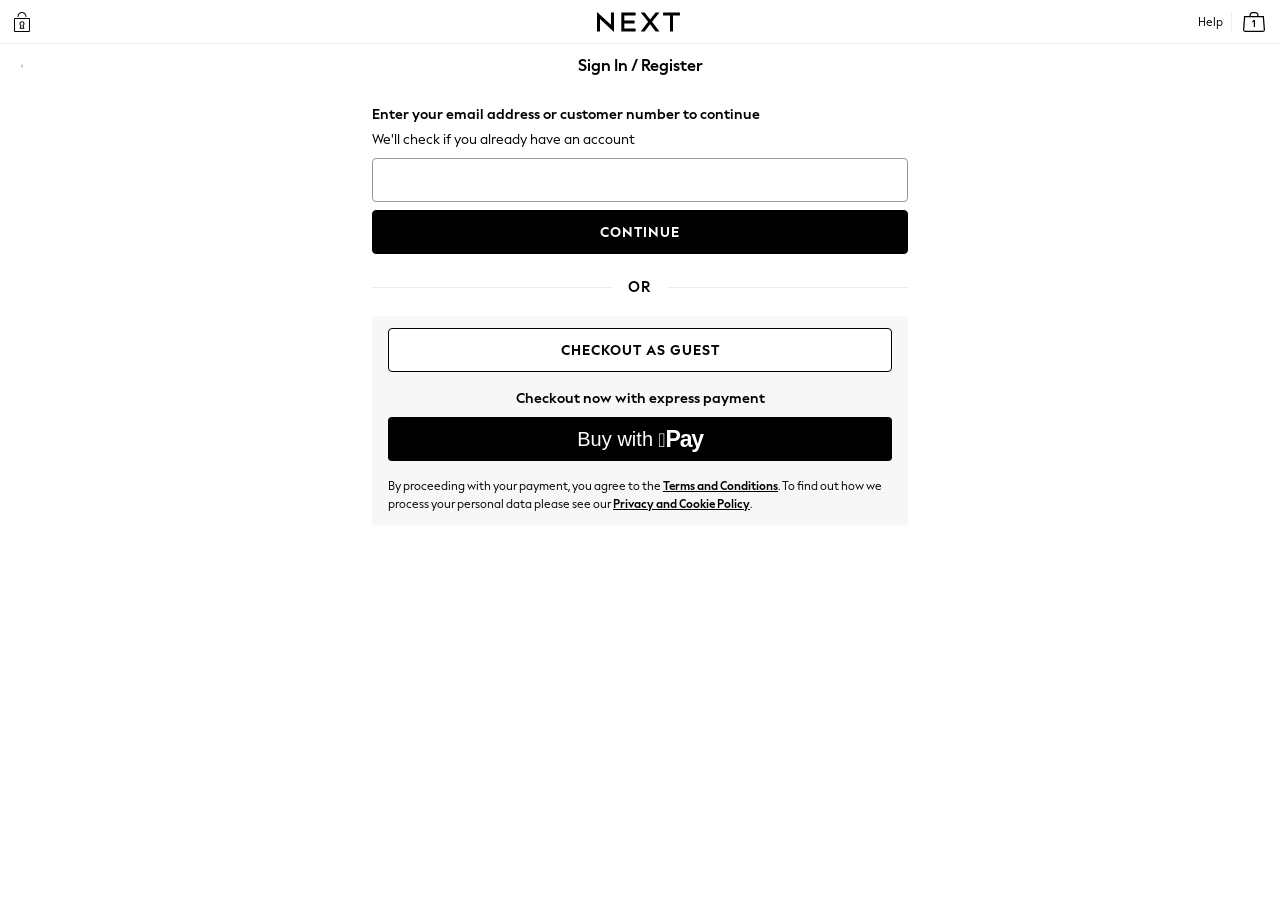
==== index.html @ 48194086 "Initial checkout vision prototype" ====
<!doctype html>
<html lang="en">
  <head>
    <meta charset="utf-8">
    <meta name="viewport" content="width=device-width, initial-scale=1">
    <meta http-equiv="refresh" content="0; url=/signin-register/">
    <title>Checkout Vision</title>
    <link rel="icon" href="/images/favicon.svg" type="image/svg+xml">
    <link rel="stylesheet" href="/styles/fonts.css">
    <link rel="stylesheet" href="/styles/Next_Revision.vars.css">
    <link rel="stylesheet" href="/styles/styles.css">
  </head>
  <body>
    <main class="page-shell">
      <p><a href="/signin-register/">Continue to checkout</a></p>
    </main>
  </body>
</html>
---- styles/fonts.css ----
@font-face {
  font-family: "Next Display Text";
  font-weight: 400;
  font-style: normal;
  font-display: swap;
  src: url("/fonts/next-display-text/next-display-text-400.woff2") format("woff2");
}

@font-face {
  font-family: "Next Display Text";
  font-weight: 700;
  font-style: normal;
  font-display: swap;
  src: url("/fonts/next-display-text/next-display-text-700.woff2") format("woff2");
}

@font-face {
  font-family: "Next Display Text";
  font-weight: 800;
  font-style: normal;
  font-display: swap;
  src: url("/fonts/next-display-text/next-display-text-800.woff2") format("woff2");
}

@font-face {
  font-family: "Next Display";
  font-weight: 300;
  font-style: normal;
  font-display: swap;
  src: url("/fonts/next-display/next-display-300.woff2") format("woff2");
}

@font-face {
  font-family: "Next Display";
  font-weight: 400;
  font-style: normal;
  font-display: swap;
  src: url("/fonts/next-display/next-display-400.woff2") format("woff2");
}

@font-face {
  font-family: "Next Display";
  font-weight: 500;
  font-style: normal;
  font-display: swap;
  src: url("/fonts/next-display/next-display-500.woff2") format("woff2");
}

@font-face {
  font-family: "Next Display";
  font-weight: 700;
  font-style: normal;
  font-display: swap;
  src: url("/fonts/next-display/next-display-700.woff2") format("woff2");
}

@font-face {
  font-family: "Next Display";
  font-weight: 800;
  font-style: normal;
  font-display: swap;
  src: url("/fonts/next-display/next-display-800.woff2") format("woff2");
}
---- styles/Next_Revision.vars.css ----
:root {
/*Icons*/
/*Logo*/
--icon-logo-default: url('/static-content/ux-fabric/iconography-graphics/logotype/next-default.svg');
--icon-next-logo-default: url('/static-content/ux-fabric/iconography-graphics/logotype/next-default.svg');
/*User Interface*/
--icon-chevron-right-m-default: url('/static-content/ux-fabric/iconography-graphics/user-interface/next_revision/chevron-right-m-default.svg');
--icon-chevron-left-m-default: url('/static-content/ux-fabric/iconography-graphics/user-interface/next_revision/chevron-left-m-default.svg');
--icon-chevron-up-m-default: url('/static-content/ux-fabric/iconography-graphics/user-interface/next_revision/chevron-up-m-default.svg');
--icon-chevron-down-m-default: url('/static-content/ux-fabric/iconography-graphics/user-interface/next_revision/chevron-down-m-default.svg');
--icon-plus-m-default: url('/static-content/ux-fabric/iconography-graphics/user-interface/next_revision/plus-m-default.svg');
--icon-minus-m-default: url('/static-content/ux-fabric/iconography-graphics/user-interface/next_revision/minus-m-default.svg');
--icon-menu-m-default: url('/static-content/ux-fabric/iconography-graphics/user-interface/next_revision/menu-m-default.svg');
--icon-zoom-m-default: url('/static-content/ux-fabric/iconography-graphics/user-interface/next_revision/zoom-m-default.svg');
--icon-star-rounded-m-default: url('/static-content/ux-fabric/iconography-graphics/user-interface/next_revision/star-rounded-m-default.svg');
--icon-star-half-m-default: url('/static-content/ux-fabric/iconography-graphics/user-interface/next_revision/star-half-m-default.svg');
--icon-check-s-default: url('/static-content/ux-fabric/iconography-graphics/user-interface/next_revision/check-s-default.svg');
--icon-indeterminate-m-default: url('/static-content/ux-fabric/iconography-graphics/user-interface/next_revision/indeterminate-m-default.svg');
--icon-check-m-default: url('/static-content/ux-fabric/iconography-graphics/user-interface/next_revision/check-m-default.svg');
--icon-cross-m-default: url('/static-content/ux-fabric/iconography-graphics/user-interface/next_revision/cross-m-default.svg');
--icon-play-m-default: url('/static-content/ux-fabric/iconography-graphics/user-interface/next_revision/play-m-default.svg');
--icon-show-m-default: url('/static-content/ux-fabric/iconography-graphics/user-interface/next_revision/show-m-default.svg');
--icon-hide-m-default: url('/static-content/ux-fabric/iconography-graphics/user-interface/next_revision/hide-m-default.svg');
--icon-clear-m-default: url('/static-content/ux-fabric/iconography-graphics/user-interface/next_revision/clear-m-default.svg');
--icon-filter-m-default: url('/static-content/ux-fabric/iconography-graphics/user-interface/next_revision/filter-m-default.svg');
--icon-sort-m-default: url('/static-content/ux-fabric/iconography-graphics/user-interface/next_revision/sort-m-default.svg');
--icon-download-m-default: url('/static-content/ux-fabric/iconography-graphics/user-interface/next_revision/download-m-default.svg');
--icon-question-m-default: url('/static-content/ux-fabric/iconography-graphics/user-interface/next_revision/question-m-default.svg');
--icon-information-s-default: url('/static-content/ux-fabric/iconography-graphics/user-interface/next_revision/information-s-default.svg');
--icon-warning-s-default: url('/static-content/ux-fabric/iconography-graphics/user-interface/next_revision/warning-s-default.svg');
--icon-question-s-default: url('/static-content/ux-fabric/iconography-graphics/user-interface/next_revision/question-s-default.svg');
/*Feature*/
--icon-bag-m-default: url('/static-content/ux-fabric/iconography-graphics/feature/next_revision/bag-m-default.svg');
--icon-account-m-default: url('/static-content/ux-fabric/iconography-graphics/feature/next_revision/account-m-default.svg');
--icon-favourite-m-default: url('/static-content/ux-fabric/iconography-graphics/feature/next_revision/favourite-m-default.svg');
--icon-favourite-m-active: url('/static-content/ux-fabric/iconography-graphics/feature/next_revision/favourite-m-active.svg');
--icon-search-m-default: url('/static-content/ux-fabric/iconography-graphics/feature/next_revision/search-m-default.svg');
--icon-location-m-default: url('/static-content/ux-fabric/iconography-graphics/feature/next_revision/location-m-default.svg');
--icon-home-m-default: url('/static-content/ux-fabric/iconography-graphics/feature/next_revision/home-m-default.svg');
--icon-chat-m-default: url('/static-content/ux-fabric/iconography-graphics/feature/next_revision/chat-m-default.svg');
--icon-sale-m-default: url('/static-content/ux-fabric/iconography-graphics/feature/next_revision/sale-m-default.svg');
--icon-search-category-m-default: url('/static-content/ux-fabric/iconography-graphics/feature/next_revision/search-category-m-default.svg');
--icon-settings-m-default: url('/static-content/ux-fabric/iconography-graphics/feature/next_revision/settings-m-default.svg');
--icon-store-m-default: url('/static-content/ux-fabric/iconography-graphics/feature/next_revision/store-m-default.svg');
--icon-swatch-m-default: url('/static-content/ux-fabric/iconography-graphics/feature/next_revision/swatch-m-default.svg');
--icon-international-m-default: url('/static-content/ux-fabric/iconography-graphics/feature/next_revision/international-m-default.svg');
--icon-quick-bag-m-default: url('/static-content/ux-fabric/iconography-graphics/feature/next_revision/quick-bag-m-default.svg');
--icon-secure-m-default: url('/static-content/ux-fabric/iconography-graphics/feature/next_revision/secure-m-default.svg');
--icon-calendar-m-default: url('/static-content/ux-fabric/iconography-graphics/feature/next_revision/calendar-m-default.svg');
--icon-edit-m-default: url('/static-content/ux-fabric/iconography-graphics/feature/next_revision/edit-m-default.svg');
--icon-gift-m-default: url('/static-content/ux-fabric/iconography-graphics/feature/next_revision/gift-m-default.svg');
--icon-delivery-m-default: url('/static-content/ux-fabric/iconography-graphics/feature/next_revision/delivery-m-default.svg');
--icon-fit-tall-s-default: url('/static-content/ux-fabric/iconography-graphics/feature/next_revision/fit-tall-s-default.svg');
--icon-fit-petite-s-default: url('/static-content/ux-fabric/iconography-graphics/feature/next_revision/fit-petite-s-default.svg');
--icon-fit-wide-s-default: url('/static-content/ux-fabric/iconography-graphics/feature/next_revision/fit-wide-s-default.svg');
--icon-card-m-default: url('/static-content/ux-fabric/iconography-graphics/feature/next_revision/card-m-default.svg');
--icon-giftcard-m-default: url('/static-content/ux-fabric/iconography-graphics/feature/next_revision/giftcard-m-default.svg');
--icon-document-m-default: url('/static-content/ux-fabric/iconography-graphics/feature/next_revision/document-m-default.svg');
--icon-envelope-m-default: url('/static-content/ux-fabric/iconography-graphics/feature/next_revision/envelope-m-default.svg');
--icon-phone-m-default: url('/static-content/ux-fabric/iconography-graphics/feature/next_revision/phone-m-default.svg');
--icon-creditpay-m-default: url('/static-content/ux-fabric/iconography-graphics/feature/next_revision/creditpay-m-default.svg');
--icon-credit3pay-m-default: url('/static-content/ux-fabric/iconography-graphics/feature/next_revision/credit3pay-m-default.svg');
--icon-paybybank-m-default: url('/static-content/ux-fabric/iconography-graphics/feature/next_revision/paybybank-m-default.svg');
/*Common*/
--icon-payment-mastercard: url('/static-content/ux-fabric/iconography-graphics/common/payment/payment-mastercard.svg');
--icon-payment-american-express: url('/static-content/ux-fabric/iconography-graphics/common/payment/payment-american-express.svg');
--icon-payment-visa: url('/static-content/ux-fabric/iconography-graphics/common/payment/payment-visa.svg');
--icon-payment-paypal: url('/static-content/ux-fabric/iconography-graphics/common/payment/payment-paypal.svg');
--icon-payment-maestro: url('/static-content/ux-fabric/iconography-graphics/common/payment/payment-maestro.svg');
--icon-payment-diners-club: url('/static-content/ux-fabric/iconography-graphics/common/payment/payment-diners-club.svg');
--icon-payment-jcb: url('/static-content/ux-fabric/iconography-graphics/common/payment/payment-jcb.svg');
--icon-payment-apple-pay: url('/static-content/ux-fabric/iconography-graphics/common/payment/payment-apple-pay.svg');
--icon-payment-google-pay: url('/static-content/ux-fabric/iconography-graphics/common/payment/payment-google-pay.svg');
--icon-payment-afterpay: url('/static-content/ux-fabric/iconography-graphics/common/payment/payment-afterpay.svg');
--icon-payment-klarna: url('/static-content/ux-fabric/iconography-graphics/common/payment/payment-klarna.svg');
--icon-payment-tamara: url('/static-content/ux-fabric/iconography-graphics/common/payment/payment-tamara.svg');
--icon-payment-tamara-ar: url('/static-content/ux-fabric/iconography-graphics/common/payment/payment-tamara-ar.svg');
--icon-payment-next-pay: url('/static-content/ux-fabric/iconography-graphics/common/payment/payment-next-pay.svg');
--icon-payment-next-pay-v2: url('/static-content/ux-fabric/iconography-graphics/common/payment/payment-next-pay-v2.svg');
--icon-payment-next-pay-v2-contained: url('/static-content/ux-fabric/iconography-graphics/common/payment/payment-next-pay-v2-contained.svg');
--icon-payment-next-3step: url('/static-content/ux-fabric/iconography-graphics/common/payment/payment-next-3step.svg');
--icon-payment-pay-in-3: url('/static-content/ux-fabric/iconography-graphics/common/payment/payment-pay-in-3.svg');
--icon-payment-pay-in-3-contained: url('/static-content/ux-fabric/iconography-graphics/common/payment/payment-pay-in-3-contained.svg');
--icon-payment-ideal: url('/static-content/ux-fabric/iconography-graphics/common/payment/payment-ideal.svg');
--icon-payment-paypal-m-ident: url('/static-content/ux-fabric/iconography-graphics/common/payment/payment-paypal-m-ident.svg');
--icon-payment-visa-m-ident: url('/static-content/ux-fabric/iconography-graphics/common/payment/payment-visa-m-ident.svg');
--icon-payment-klarna-m-ident: url('/static-content/ux-fabric/iconography-graphics/common/payment/payment-klarna-m-ident.svg');
--icon-mastercard-idcheck-default: url('/static-content/ux-fabric/iconography-graphics/common/payment/mastercard-idcheck-default.svg');
--icon-payment-afterpay-m-ident: url('/static-content/ux-fabric/iconography-graphics/common/payment/payment-afterpay-m-ident.svg');
--icon-payment-blik: url('/static-content/ux-fabric/iconography-graphics/common/payment/payment-blik.svg');
--icon-payment-ideal-m-ident: url('/static-content/ux-fabric/iconography-graphics/common/payment/payment-ideal-m-ident.svg');
--icon-payment-ideal-wero-m-ident: url('/static-content/ux-fabric/iconography-graphics/common/payment/payment-ideal-wero-m-ident.svg');
--icon-payment-p24-m-ident: url('/static-content/ux-fabric/iconography-graphics/common/payment/payment-p24-m-ident.svg');
--icon-payment-p24: url('/static-content/ux-fabric/iconography-graphics/common/payment/payment-p24.svg');
--icon-payment-tabby: url('/static-content/ux-fabric/iconography-graphics/common/payment/payment-tabby.svg');
--icon-payment-alipay: url('/static-content/ux-fabric/iconography-graphics/common/payment/payment-alipay.svg');
--icon-payment-alipay-m-ident: url('/static-content/ux-fabric/iconography-graphics/common/payment/payment-alipay-m-ident.svg');
--icon-payment-alipay-en: url('/static-content/ux-fabric/iconography-graphics/common/payment/payment-alipay-en.svg');
--icon-payment-carte-bancaires: url('/static-content/ux-fabric/iconography-graphics/common/payment/payment-carte-bancaires.svg');
--icon-payment-carte-bleu: url('/static-content/ux-fabric/iconography-graphics/common/payment/payment-carte-bleu.svg');
--icon-payment-alipay-hk: url('/static-content/ux-fabric/iconography-graphics/common/payment/payment-alipay-hk.svg');
--icon-payment-billease: url('/static-content/ux-fabric/iconography-graphics/common/payment/payment-billease.svg');
--icon-payment-boost: url('/static-content/ux-fabric/iconography-graphics/common/payment/payment-boost.svg');
--icon-payment-bpi: url('/static-content/ux-fabric/iconography-graphics/common/payment/payment-bpi.svg');
--icon-payment-dana: url('/static-content/ux-fabric/iconography-graphics/common/payment/payment-dana.svg');
--icon-payment-gcash: url('/static-content/ux-fabric/iconography-graphics/common/payment/payment-gcash.svg');
--icon-payment-hipay: url('/static-content/ux-fabric/iconography-graphics/common/payment/payment-hipay.svg');
--icon-payment-k-plus: url('/static-content/ux-fabric/iconography-graphics/common/payment/payment-k-plus.svg');
--icon-payment-kakaopay: url('/static-content/ux-fabric/iconography-graphics/common/payment/payment-kakaopay.svg');
--icon-payment-kredivo: url('/static-content/ux-fabric/iconography-graphics/common/payment/payment-kredivo.svg');
--icon-payment-linepay: url('/static-content/ux-fabric/iconography-graphics/common/payment/payment-linepay.svg');
--icon-payment-naverpay: url('/static-content/ux-fabric/iconography-graphics/common/payment/payment-naverpay.svg');
--icon-payment-tinaba: url('/static-content/ux-fabric/iconography-graphics/common/payment/payment-tinaba.svg');
--icon-payment-tosspay: url('/static-content/ux-fabric/iconography-graphics/common/payment/payment-tosspay.svg');
--icon-payment-touchngo: url('/static-content/ux-fabric/iconography-graphics/common/payment/payment-touchngo.svg');
--icon-payment-truemoney-wallet: url('/static-content/ux-fabric/iconography-graphics/common/payment/payment-truemoney-wallet.svg');
/*Iconography Graphics - Service*/
--icon-service-feefo: url('/static-content/ux-fabric/iconography-graphics/common/service/service-feefo.svg');
--icon-service-feefo-verified: url('/static-content/ux-fabric/iconography-graphics/common/service/service-feefo-verified.svg');
--icon-service-rating-0: url('/static-content/ux-fabric/iconography-graphics/common/service/service-rating-0.svg');
--icon-service-rating-0-5: url('/static-content/ux-fabric/iconography-graphics/common/service/service-rating-0-5.svg');
--icon-service-rating-1: url('/static-content/ux-fabric/iconography-graphics/common/service/service-rating-1.svg');
/*Iconography Graphics - Social*/
--icon-social-facebook: url('/static-content/ux-fabric/iconography-graphics/common/social/social-facebook.svg');
--icon-social-instagram: url('/static-content/ux-fabric/iconography-graphics/common/social/social-instagram.svg');
--icon-social-pinterest: url('/static-content/ux-fabric/iconography-graphics/common/social/social-pinterest.svg');
--icon-social-tiktok: url('/static-content/ux-fabric/iconography-graphics/common/social/social-tiktok.svg');
--icon-social-x: url('/static-content/ux-fabric/iconography-graphics/common/social/social-x.svg');
--icon-social-twitter: url('/static-content/ux-fabric/iconography-graphics/common/social/social-twitter.svg');
--icon-social-youtube: url('/static-content/ux-fabric/iconography-graphics/common/social/social-youtube.svg');
/*Iconography Graphics - Legacy*/
--icon-back-to-top: url('/static-content/ux-fabric/iconography-graphics/legacy/next_revision/back-to-top.svg');
--icon-calendar: url('/static-content/ux-fabric/iconography-graphics/legacy/next_revision/calendar.svg');
--icon-check-default: url('/static-content/ux-fabric/iconography-graphics/legacy/next_revision/icon-ui-check.svg');
--icon-check-default-white: url('/static-content/ux-fabric/iconography-graphics/legacy/next_revision/icon-ui-check-white.svg');
--icon-favourite-active: url('/static-content/ux-fabric/iconography-graphics/legacy/next_revision/favourite-active.svg');
--icon-favourite: url('/static-content/ux-fabric/iconography-graphics/legacy/next_revision/favourite.svg');
--icon-number-one: url('/static-content/ux-fabric/iconography-graphics/legacy/next_revision/number-one.svg');
--icon-number-two: url('/static-content/ux-fabric/iconography-graphics/legacy/next_revision/number-two.svg');
--icon-recently-viewed-arrow: url('/static-content/ux-fabric/iconography-graphics/legacy/next_revision/recently-viewed-arrow.svg');
--icon-star-rounded-large: url('/static-content/ux-fabric/iconography-graphics/legacy/next_revision/star-rounded-large.svg');
--icon-star-rounded-small: url('/static-content/ux-fabric/iconography-graphics/legacy/next_revision/star-rounded-small.svg');
--icon-superzoom-close: url('/static-content/ux-fabric/iconography-graphics/legacy/next_revision/superzoom-close.svg');
--icon-chevron-down-white: url('/static-content/ux-fabric/iconography-graphics/legacy/next_revision/chevron-down-white.svg');
--icon-ratingstar-small: url('/static-content/ux-fabric/iconography-graphics/legacy/next_revision/ratingstar-small.svg');
--icon-refresh: url('/static-content/ux-fabric/iconography-graphics/legacy/next_revision/refresh.svg');
--icon-sizing: url('/static-content/ux-fabric/iconography-graphics/legacy/next_revision/sizing.svg');
--icon-day-separator: url('/static-content/ux-fabric/iconography-graphics/legacy/next_revision/day-separator.png');
--icon-ratingstars-2x: url('/static-content/ux-fabric/iconography-graphics/legacy/next_revision/ratingstars-black@2x.png');
--icon-ratingstars: url('/static-content/ux-fabric/iconography-graphics/legacy/next_revision/ratingstars-black.png');
--icon-general_error: url('/static-content/ux-fabric/iconography-graphics/legacy/next_revision/general_error.svg');
--icon-favourite-hover: url('/static-content/ux-fabric/iconography-graphics/legacy/next_revision/favourite-hover.svg');
--icon-favourite-active-hover: url('/static-content/ux-fabric/iconography-graphics/legacy/next_revision/favourite-active-hover.svg');
--icon-m-favourite-active: url('/static-content/ux-fabric/iconography-graphics/legacy/next_revision/m-favourite-active.svg');
--icon-m-favourite: url('/static-content/ux-fabric/iconography-graphics/legacy/next_revision/m-favourite.svg');
--icon-m-favourite-hover: url('/static-content/ux-fabric/iconography-graphics/legacy/next_revision/m-favourite-hover.svg');
--icon-m-favourite-active-hover: url('/static-content/ux-fabric/iconography-graphics/legacy/next_revision/m-favourite-active-hover.svg');
--icon-favourite-loading: url('/static-content/ux-fabric/iconography-graphics/legacy/next_revision/favourite-loading.gif');
--icon-m-favourite-loading: url('/static-content/ux-fabric/iconography-graphics/legacy/next_revision/m-favourite-loading.gif');
--icon-store-locator: url('/static-content/ux-fabric/iconography-graphics/legacy/next_revision/store-locator.svg');
--icon-quick-add-to-bag: url('/static-content/ux-fabric/iconography-graphics/legacy/next_revision/quick-add-to-bag.svg');
--icon-check-m-success: url('/static-content/ux-fabric/iconography-graphics/legacy/next_revision/check-m-success.svg');
--icon-cross-m-error: url('/static-content/ux-fabric/iconography-graphics/legacy/next_revision/cross-m-error.svg');
--icon-loader-m-default: url('/static-content/ux-fabric/iconography-graphics/legacy/next_revision/loader-m-default.svg');
--icon-loader-l-default: url('/static-content/ux-fabric/iconography-graphics/legacy/next_revision/loader-l-default.svg');
--icon-bag-xl-default: url('/static-content/ux-fabric/iconography-graphics/legacy/next_revision/bag-xl-default.svg');
--icon-delivery-xl-default: url('/static-content/ux-fabric/iconography-graphics/legacy/next_revision/delivery-xl-default.svg');
--icon-envelope-xl-default: url('/static-content/ux-fabric/iconography-graphics/legacy/next_revision/envelope-xl-default.svg');
--icon-nextpay-m-default: url('/static-content/ux-fabric/iconography-graphics/legacy/next_revision/nextpay-m-default.svg');
--icon-payin3-m-default: url('/static-content/ux-fabric/iconography-graphics/legacy/next_revision/payin3-m-default.svg');
--icon-payment-next-pay-v2-contrast: url('/static-content/ux-fabric/iconography-graphics/legacy/next_revision/payment-next-pay-v2-contrast.svg');
--icon-payment-pay-in-3-v2-contrast: url('/static-content/ux-fabric/iconography-graphics/legacy/next_revision/payment-pay-in-3-v2-contrast.svg');
/*Images*/
--image-evoucher-number-default: url('/static-content/ux-fabric/iconography-graphics/legacy/next_revision/evoucher-number-default.png');
--image-giftcard-number-default: url('/static-content/ux-fabric/iconography-graphics/legacy/next_revision/giftcard-number-default.png');
/*Border Radius*/
--action-default-border-radius: 4px;
--action-strong-border-radius: 4px;
--action-text-area-border-radius: 4px;
--action-checkbox-border-radius: 4px;
--components-button-default-border-radius: 4px;
--components-color-chip-default-border-radius: 4px;
--components-size-pill-default-border-radius: 4px;
--components-alert-default-border-radius: 0px;
--components-icon-button-default-border-radius: 22px;
--components-icon-button-favourite-border-radius: 22px;
--components-icon-button-back-to-top-border-radius: 22px;
--components-icon-button-quick-add-to-bag-border-radius: 22px;
--components-menu-default-border-radius: 4px;
--components-popover-default-border-radius: 4px;
--components-dialog-default-border-radius: 4px;
--components-tooltip-default-border-radius: 4px;
--components-progress-default-root-border-radius: 4px;
--components-progress-default-bar-border-radius: 4px;
--components-toggle-button-default-border-radius: 4px;
--components-fit-chip-default-border-radius: 4px;
--components-band-and-cup-chip-border-radius: 4px;
--components-date-picker-default-border-radius: 4px;
--components-thumbnail-default-border-radius: 0px;
--components-payment-accordion-default-border-radius: 0px;
--components-ledger-checkout-border-radius: 4px;
/*Figma Export*/
--primary-main: rgba(0, 0, 0, 1);
--primary-dark: rgba(0, 0, 0, 1);
--primary-light: rgba(51, 51, 51, 1);
--primary-contrast: rgba(255, 255, 255, 1);
--primary-shades-4p: rgba(0, 0, 0, 0.04);
--primary-shades-8p: rgba(0, 0, 0, 0.08);
--primary-shades-12p: rgba(0, 0, 0, 0.12);
--primary-shades-disabled-30p: rgba(0, 0, 0, 0.3);
--primary-shades-50p: rgba(0, 0, 0, 0.5);
--secondary-main: rgba(0, 0, 0, 1);
--secondary-dark: rgba(0, 0, 0, 1);
--secondary-light: rgba(51, 51, 51, 1);
--secondary-contrast: rgba(255, 255, 255, 1);
--secondary-shades-4p: rgba(0, 0, 0, 0.04);
--secondary-shades-8p: rgba(0, 0, 0, 0.08);
--secondary-shades-12p: rgba(0, 0, 0, 0.12);
--secondary-shades-disabled-30p: rgba(0, 0, 0, 0.3);
--secondary-shades-50p: rgba(0, 0, 0, 0.5);
--text-primary: rgba(0, 0, 0, 1);
--text-secondary: rgba(97, 97, 97, 1);
--text-disabled: rgba(179, 179, 179, 1);
--text-contrast: rgba(255, 255, 255, 1);
--action-default-enabled-background-color: rgba(255, 255, 255, 1);
--action-default-enabled-border-color: rgba(148, 148, 148, 1);
--action-default-enabled-icon-color: rgba(0, 0, 0, 1);
--action-default-hovered-background-color: rgba(255, 255, 255, 1);
--action-default-hovered-border-color: rgba(66, 66, 66, 1);
--action-default-selected-background-color: rgba(255, 255, 255, 1);
--action-default-selected-border-color: rgba(0, 0, 0, 1);
--action-default-disabled-background-color: rgba(255, 255, 255, 1);
--action-default-disabled-border-color: rgba(189, 189, 189, 1);
--action-default-disabled-icon-color: rgba(189, 189, 189, 1);
--action-default-error-border-color: rgba(217, 20, 64, 1);
--action-default-error-background-color: rgba(255, 255, 255, 1);
--action-strong-enabled-background-color: rgba(255, 255, 255, 1);
--action-strong-enabled-border-color: rgba(0, 0, 0, 1);
--action-strong-hovered-background-color: rgba(255, 255, 255, 1);
--action-strong-hovered-border-color: rgba(66, 66, 66, 1);
--action-strong-selected-background-color: rgba(255, 255, 255, 1);
--action-strong-selected-border-color: rgba(0, 0, 0, 1);
--action-strong-disabled-background-color: rgba(255, 255, 255, 1);
--action-strong-disabled-border-color: rgba(189, 189, 189, 1);
--action-strong-disabled-icon-color: rgba(189, 189, 189, 1);
--background-main: rgba(247, 247, 247, 1);
--background-paper: rgba(255, 255, 255, 1);
--interactive-focus-default-outline-color: rgba(29, 137, 221, 1);
--brand-clearance-default-background-color: rgba(239, 122, 34, 1);
--brand-clearance-default-contrast-text-color: rgba(255, 255, 255, 1);
--brand-clearance-default-text-color: rgba(239, 122, 34, 1);
--brand-markdown-default-background-color: rgba(45, 5, 150, 1);
--brand-markdown-default-contrast-text-color: rgba(255, 255, 255, 1);
--brand-markdown-default-text-color: rgba(45, 5, 150, 1);
--brand-promotion-default-background-color: rgba(174, 128, 43, 1);
--brand-promotion-default-contrast-text-color: rgba(255, 255, 255, 1);
--brand-promotion-default-text-color: rgba(174, 128, 43, 1);
--brand-sale-default-background-color: rgba(208, 26, 66, 1);
--brand-sale-default-contrast-text-color: rgba(255, 255, 255, 1);
--brand-sale-default-text-color: rgba(208, 26, 66, 1);
--brand-error-default-text-color: rgba(217, 20, 64, 1);
--brand-error-default-icon-color: rgba(217, 20, 64, 1);
--brand-info-default-text-color: rgba(29, 137, 221, 1);
--brand-success-default-text-color: rgba(37, 127, 57, 1);
--brand-success-default-icon-color: rgba(37, 127, 57, 1);
--brand-warning-default-text-color: rgba(216, 143, 49, 1);
--brand-logo-default-icon-color: rgba(0, 0, 0, 1);
--components-accordion-country-select-border-color: rgba(238, 238, 238, 1);
--components-accordion-country-select-content-background-color: rgba(255, 255, 255, 1);
--components-accordion-country-select-header-background-color: rgba(247, 247, 247, 1);
--components-accordion-country-select-header-text-color: rgba(0, 0, 0, 1);
--components-alert-error-default-background-color: rgba(253, 243, 245, 1);
--components-alert-error-default-border-color: rgba(217, 20, 64, 1);
--components-alert-error-default-icon-color: rgba(0, 0, 0, 1);
--components-alert-error-default-text-color: rgba(0, 0, 0, 1);
--components-alert-warning-default-background-color: rgba(253, 249, 245, 1);
--components-alert-warning-default-border-color: rgba(216, 143, 49, 1);
--components-alert-warning-default-icon-color: rgba(0, 0, 0, 1);
--components-alert-warning-default-text-color: rgba(0, 0, 0, 1);
--components-alert-info-default-background-color: rgba(244, 249, 253, 1);
--components-alert-info-default-border-color: rgba(29, 137, 221, 1);
--components-alert-info-default-icon-color: rgba(0, 0, 0, 1);
--components-alert-info-default-text-color: rgba(0, 0, 0, 1);
--components-alert-success-default-background-color: rgba(244, 249, 246, 1);
--components-alert-success-default-border-color: rgba(37, 127, 57, 1);
--components-alert-success-default-icon-color: rgba(0, 0, 0, 1);
--components-alert-success-default-text-color: rgba(0, 0, 0, 1);
--components-app-bar-global-bar-default-background-color: rgba(0, 0, 0, 1);
--components-app-bar-global-bar-default-border-color: rgba(247, 247, 247, 1);
--components-app-bar-global-bar-default-icon-color: rgba(255, 255, 255, 1);
--components-app-bar-global-bar-default-text-color: rgba(0, 0, 0, 1);
--components-app-bar-global-bar-default-divider-default-border-color: rgba(0, 0, 0, 1);
--components-app-bar-brand-bar-default-background-color: rgba(255, 255, 255, 1);
--components-app-bar-brand-bar-default-border-color: rgba(238, 238, 238, 1);
--components-app-bar-brand-bar-default-icon-color: rgba(0, 0, 0, 1);
--components-app-bar-brand-bar-default-text-color: rgba(0, 0, 0, 1);
--components-app-bar-brand-bar-default-logo-color: rgba(255, 255, 255, 1);
--components-app-bar-nav-bar-default-background-color: rgba(0, 0, 0, 1);
--components-app-bar-nav-bar-default-border-color: rgba(255, 255, 255, 1);
--components-app-bar-nav-bar-default-icon-color: rgba(0, 0, 0, 1);
--components-app-bar-nav-bar-default-gradient-left: linear-gradient(to right, rgba(0, 0, 0, 1), rgba(0, 0, 0, 0));
--components-app-bar-nav-bar-default-gradient-right: linear-gradient(to right, rgba(0, 0, 0, 0), rgba(0, 0, 0, 1));
--components-backdrop-default-background-color: rgba(0, 0, 0, 0.8);
--components-badge-primary-background-color: rgba(24, 61, 42, 1);
--components-badge-primary-icon-color: rgba(255, 255, 255, 1);
--components-badge-primary-text-color: rgba(255, 255, 255, 1);
--components-badge-secondary-background-color: rgba(0, 0, 0, 1);
--components-badge-secondary-icon-color: rgba(255, 255, 255, 1);
--components-badge-secondary-text-color: rgba(255, 255, 255, 1);
--components-badge-notification-background-color: rgba(232, 16, 127, 1);
--components-badge-notification-icon-color: rgba(255, 255, 255, 1);
--components-badge-notification-text-color: rgba(255, 255, 255, 1);
--components-band-and-cup-chip-default-enabled-unselected-border-color: rgba(148, 148, 148, 1);
--components-band-and-cup-chip-default-enabled-unselected-text-color: rgba(0, 0, 0, 1);
--components-band-and-cup-chip-default-enabled-unselected-background-color: rgba(255, 255, 255, 1);
--components-band-and-cup-chip-default-enabled-selected-background-color: rgba(255, 255, 255, 1);
--components-band-and-cup-chip-default-enabled-selected-border-color: rgba(0, 0, 0, 1);
--components-band-and-cup-chip-default-enabled-selected-text-color: rgba(0, 0, 0, 1);
--components-band-and-cup-chip-default-disabled-unselected-background-color: rgba(255, 255, 255, 1);
--components-band-and-cup-chip-default-disabled-unselected-border-color: rgba(189, 189, 189, 1);
--components-band-and-cup-chip-default-disabled-unselected-text-color: rgba(179, 179, 179, 1);
--components-band-and-cup-chip-default-disabled-unselected-strike-color: rgba(189, 189, 189, 1);
--components-band-and-cup-chip-default-disabled-selected-background-color: rgba(255, 255, 255, 1);
--components-band-and-cup-chip-default-disabled-selected-border-color: rgba(0, 0, 0, 1);
--components-band-and-cup-chip-default-disabled-selected-text-color: rgba(179, 179, 179, 1);
--components-band-and-cup-chip-default-disabled-selected-strike-color: rgba(189, 189, 189, 1);
--components-band-and-cup-chip-hovered-enabled-unselected-background-color: rgba(255, 255, 255, 1);
--components-band-and-cup-chip-hovered-enabled-unselected-border-color: rgba(66, 66, 66, 1);
--components-band-and-cup-chip-hovered-enabled-unselected-text-color: rgba(0, 0, 0, 1);
--components-band-and-cup-chip-hovered-enabled-selected-background-color: rgba(255, 255, 255, 1);
--components-band-and-cup-chip-hovered-enabled-selected-border-color: rgba(0, 0, 0, 1);
--components-band-and-cup-chip-hovered-enabled-selected-text-color: rgba(0, 0, 0, 1);
--components-band-and-cup-chip-hovered-disabled-unselected-background-color: rgba(255, 255, 255, 1);
--components-band-and-cup-chip-hovered-disabled-unselected-border-color: rgba(66, 66, 66, 1);
--components-band-and-cup-chip-hovered-disabled-unselected-text-color: rgba(179, 179, 179, 1);
--components-band-and-cup-chip-hovered-disabled-unselected-strike-color: rgba(189, 189, 189, 1);
--components-band-and-cup-chip-hovered-disabled-selected-background-color: rgba(255, 255, 255, 1);
--components-band-and-cup-chip-hovered-disabled-selected-border-color: rgba(0, 0, 0, 1);
--components-band-and-cup-chip-hovered-disabled-selected-text-color: rgba(179, 179, 179, 1);
--components-band-and-cup-chip-hovered-disabled-selected-strike-color: rgba(189, 189, 189, 1);
--components-button-contained-primary-enabled-contrast-text-color: rgba(255, 255, 255, 1);
--components-button-contained-primary-enabled-icon-color: rgba(255, 255, 255, 1);
--components-button-contained-primary-enabled-background-color: rgba(0, 0, 0, 1);
--components-button-contained-primary-enabled-border-color: rgba(0, 0, 0, 1);
--components-button-contained-primary-hovered-background-color: rgba(0, 0, 0, 1);
--components-button-contained-primary-hovered-contrast-text-color: rgba(255, 255, 255, 1);
--components-button-contained-primary-hovered-icon-color: rgba(255, 255, 255, 1);
--components-button-contained-primary-hovered-border-color: rgba(0, 0, 0, 1);
--components-button-contained-primary-disabled-background-color: rgba(189, 189, 189, 1);
--components-button-contained-primary-disabled-contrast-text-color: rgba(255, 255, 255, 1);
--components-button-contained-primary-disabled-icon-color: rgba(255, 255, 255, 1);
--components-button-contained-primary-disabled-border-color: rgba(189, 189, 189, 1);
--components-button-contained-secondary-enabled-background-color: rgba(0, 0, 0, 1);
--components-button-contained-secondary-enabled-contrast-text-color: rgba(255, 255, 255, 1);
--components-button-contained-secondary-enabled-icon-color: rgba(255, 255, 255, 1);
--components-button-contained-secondary-enabled-border-color: rgba(0, 0, 0, 1);
--components-button-contained-secondary-hovered-background-color: rgba(51, 51, 51, 1);
--components-button-contained-secondary-hovered-contrast-text-color: rgba(255, 255, 255, 1);
--components-button-contained-secondary-hovered-icon-color: rgba(255, 255, 255, 1);
--components-button-contained-secondary-hovered-border-color: rgba(51, 51, 51, 1);
--components-button-contained-secondary-disabled-background-color: rgba(179, 179, 179, 1);
--components-button-contained-secondary-disabled-contrast-text-color: rgba(255, 255, 255, 1);
--components-button-contained-secondary-disabled-icon-color: rgba(255, 255, 255, 1);
--components-button-contained-secondary-disabled-border-color: rgba(179, 179, 179, 1);
--components-button-outlined-primary-enabled-background-color: rgba(255, 255, 255, 1);
--components-button-outlined-primary-enabled-border-color: rgba(0, 0, 0, 1);
--components-button-outlined-primary-enabled-contrast-text-color: rgba(0, 0, 0, 1);
--components-button-outlined-primary-enabled-icon-color: rgba(0, 0, 0, 1);
--components-button-outlined-primary-hovered-background-color: rgba(255, 255, 255, 1);
--components-button-outlined-primary-hovered-border-color: rgba(0, 0, 0, 1);
--components-button-outlined-primary-hovered-contrast-text-color: rgba(0, 0, 0, 1);
--components-button-outlined-primary-hovered-icon-color: rgba(0, 0, 0, 1);
--components-button-outlined-primary-disabled-background-color: rgba(255, 255, 255, 1);
--components-button-outlined-primary-disabled-border-color: rgba(179, 179, 179, 1);
--components-button-outlined-primary-disabled-contrast-text-color: rgba(179, 179, 179, 1);
--components-button-outlined-primary-disabled-icon-color: rgba(179, 179, 179, 1);
--components-button-outlined-secondary-enabled-background-color: rgba(255, 255, 255, 1);
--components-button-outlined-secondary-enabled-border-color: rgba(0, 0, 0, 1);
--components-button-outlined-secondary-enabled-contrast-text-color: rgba(0, 0, 0, 1);
--components-button-outlined-secondary-enabled-icon-color: rgba(0, 0, 0, 1);
--components-button-outlined-secondary-hovered-background-color: rgba(255, 255, 255, 1);
--components-button-outlined-secondary-hovered-border-color: rgba(51, 51, 51, 1);
--components-button-outlined-secondary-hovered-contrast-text-color: rgba(51, 51, 51, 1);
--components-button-outlined-secondary-hovered-icon-color: rgba(51, 51, 51, 1);
--components-button-outlined-secondary-disabled-background-color: rgba(255, 255, 255, 1);
--components-button-outlined-secondary-disabled-border-color: rgba(179, 179, 179, 1);
--components-button-outlined-secondary-disabled-contrast-text-color: rgba(179, 179, 179, 1);
--components-button-outlined-secondary-disabled-icon-color: rgba(179, 179, 179, 1);
--components-button-unstyled-primary-enabled-contrast-text-color: rgba(0, 0, 0, 1);
--components-button-unstyled-primary-enabled-icon-color: rgba(24, 61, 42, 1);
--components-button-unstyled-primary-hovered-contrast-text-color: rgba(0, 0, 0, 1);
--components-button-unstyled-primary-hovered-icon-color: rgba(0, 36, 17, 1);
--components-button-unstyled-primary-disabled-contrast-text-color: rgba(186, 197, 191, 1);
--components-button-unstyled-primary-disabled-icon-color: rgba(186, 197, 191, 1);
--components-button-unstyled-secondary-enabled-contrast-text-color: rgba(0, 0, 0, 1);
--components-button-unstyled-secondary-enabled-icon-color: rgba(0, 0, 0, 1);
--components-button-unstyled-secondary-hovered-contrast-text-color: rgba(51, 51, 51, 1);
--components-button-unstyled-secondary-hovered-icon-color: rgba(51, 51, 51, 1);
--components-button-unstyled-secondary-disabled-contrast-text-color: rgba(179, 179, 179, 1);
--components-button-unstyled-secondary-disabled-icon-color: rgba(179, 179, 179, 1);
--components-button-group-default-border-top-color: rgba(238, 238, 238, 1);
--components-card-card-header-default-background-color: rgba(247, 247, 247, 1);
--components-card-card-header-default-border-color: rgba(238, 238, 238, 1);
--components-card-card-header-default-text-color: rgba(0, 0, 0, 1);
--components-card-card-header-default-icon-color: rgba(0, 0, 0, 1);
--components-card-card-actions-default-background-color: rgba(247, 247, 247, 1);
--components-card-card-actions-default-border-color: rgba(238, 238, 238, 1);
--components-card-card-content-default-background-color: rgba(255, 255, 255, 1);
--components-card-card-content-default-border-color: rgba(217, 217, 217, 1);
--components-carousel-dot-enabled-background-color: rgba(255, 255, 255, 0.5);
--components-carousel-dot-enabled-border-color: rgba(158, 158, 158, 1);
--components-carousel-dot-enabled-icon-color: rgba(158, 158, 158, 1);
--components-carousel-dot-active-background-color: rgba(0, 0, 0, 1);
--components-carousel-dot-active-border-color: rgba(158, 158, 158, 1);
--components-carousel-dot-active-icon-color: rgba(255, 255, 255, 1);
--components-checkbox-default-enabled-unselected-background-color: rgba(255, 255, 255, 1);
--components-checkbox-default-enabled-unselected-border-color: rgba(148, 148, 148, 1);
--components-checkbox-default-enabled-selected-background-color: rgba(255, 255, 255, 1);
--components-checkbox-default-enabled-selected-border-color: rgba(0, 0, 0, 1);
--components-checkbox-default-hovered-unselected-background-color: rgba(255, 255, 255, 1);
--components-checkbox-default-hovered-unselected-border-color: rgba(66, 66, 66, 1);
--components-checkbox-default-hovered-selected-background-color: rgba(255, 255, 255, 1);
--components-checkbox-default-hovered-selected-border-color: rgba(0, 0, 0, 1);
--components-checkbox-default-disabled-unselected-background-color: rgba(255, 255, 255, 1);
--components-checkbox-default-disabled-unselected-border-color: rgba(189, 189, 189, 1);
--components-checkbox-default-disabled-selected-background-color: rgba(255, 255, 255, 1);
--components-checkbox-default-disabled-selected-border-color: rgba(189, 189, 189, 1);
--components-color-chip-default-enabled-unselected-background-color: rgba(255, 255, 255, 1);
--components-color-chip-default-enabled-unselected-border-color: rgba(148, 148, 148, 1);
--components-color-chip-default-enabled-selected-background-color: rgba(255, 255, 255, 1);
--components-color-chip-default-enabled-selected-border-color: rgba(0, 0, 0, 1);
--components-color-chip-default-disabled-unselected-background-color: rgba(255, 255, 255, 1);
--components-color-chip-default-disabled-unselected-border-color: rgba(189, 189, 189, 1);
--components-color-chip-default-disabled-unselected-strike-color: rgba(189, 189, 189, 1);
--components-color-chip-default-disabled-selected-background-color: rgba(255, 255, 255, 1);
--components-color-chip-default-disabled-selected-border-color: rgba(0, 0, 0, 1);
--components-color-chip-default-disabled-selected-strike-color: rgba(189, 189, 189, 1);
--components-color-chip-hovered-enabled-unselected-background-color: rgba(255, 255, 255, 1);
--components-color-chip-hovered-enabled-unselected-border-color: rgba(66, 66, 66, 1);
--components-color-chip-hovered-enabled-selected-background-color: rgba(255, 255, 255, 1);
--components-color-chip-hovered-enabled-selected-border-color: rgba(0, 0, 0, 1);
--components-color-chip-hovered-disabled-unselected-background-color: rgba(255, 255, 255, 1);
--components-color-chip-hovered-disabled-unselected-border-color: rgba(66, 66, 66, 1);
--components-color-chip-hovered-disabled-unselected-strike-color: rgba(189, 189, 189, 1);
--components-color-chip-hovered-disabled-selected-background-color: rgba(255, 255, 255, 1);
--components-color-chip-hovered-disabled-selected-border-color: rgba(0, 0, 0, 1);
--components-color-chip-hovered-disabled-selected-strike-color: rgba(189, 189, 189, 1);
--components-dialog-dialog-header-default-background-color: rgba(247, 247, 247, 1);
--components-dialog-dialog-header-default-border-color: rgba(238, 238, 238, 1);
--components-dialog-dialog-header-default-text-color: rgba(0, 0, 0, 1);
--components-dialog-dialog-header-default-icon-color: rgba(0, 0, 0, 1);
--components-dialog-dialog-content-default-background-color: rgba(255, 255, 255, 1);
--components-dialog-dialog-content-default-border-color: rgba(238, 238, 238, 1);
--components-dialog-dialog-content-default-text-color: rgba(0, 0, 0, 1);
--components-dialog-dialog-actions-default-background-color: rgba(247, 247, 247, 1);
--components-dialog-dialog-actions-default-border-color: rgba(238, 238, 238, 1);
--components-dialog-dialog-actions-default-text-color: rgba(0, 0, 0, 1);
--components-dialog-strong-border-color: rgba(0, 0, 0, 1);
--components-dialog-default-border-color: rgba(0, 0, 0, 0);
--components-divider-default-border-color: rgba(238, 238, 238, 1);
--components-divider-strong-border-color: rgba(148, 148, 148, 1);
--components-drawer-default-icon-color: rgba(255, 255, 255, 1);
--components-fit-chip-default-enabled-unselected-background-color: rgba(255, 255, 255, 1);
--components-fit-chip-default-enabled-unselected-border-color: rgba(148, 148, 148, 1);
--components-fit-chip-default-enabled-unselected-text-color: rgba(0, 0, 0, 1);
--components-fit-chip-default-enabled-selected-background-color: rgba(255, 255, 255, 1);
--components-fit-chip-default-enabled-selected-border-color: rgba(0, 0, 0, 1);
--components-fit-chip-default-enabled-selected-text-color: rgba(0, 0, 0, 1);
--components-fit-chip-default-disabled-unselected-border-color: rgba(189, 189, 189, 1);
--components-fit-chip-default-disabled-unselected-text-color: rgba(179, 179, 179, 1);
--components-fit-chip-default-disabled-unselected-strike-color: rgba(189, 189, 189, 1);
--components-fit-chip-default-disabled-unselected-background-color: rgba(255, 255, 255, 1);
--components-fit-chip-default-disabled-selected-background-color: rgba(255, 255, 255, 1);
--components-fit-chip-default-disabled-selected-border-color: rgba(0, 0, 0, 1);
--components-fit-chip-default-disabled-selected-text-color: rgba(179, 179, 179, 1);
--components-fit-chip-default-disabled-selected-strike-color: rgba(189, 189, 189, 1);
--components-fit-chip-hovered-enabled-unselected-background-color: rgba(255, 255, 255, 1);
--components-fit-chip-hovered-enabled-unselected-border-color: rgba(66, 66, 66, 1);
--components-fit-chip-hovered-enabled-unselected-text-color: rgba(0, 0, 0, 1);
--components-fit-chip-hovered-enabled-selected-background-color: rgba(255, 255, 255, 1);
--components-fit-chip-hovered-enabled-selected-border-color: rgba(0, 0, 0, 1);
--components-fit-chip-hovered-enabled-selected-text-color: rgba(0, 0, 0, 1);
--components-fit-chip-hovered-disabled-unselected-background-color: rgba(255, 255, 255, 1);
--components-fit-chip-hovered-disabled-unselected-border-color: rgba(66, 66, 66, 1);
--components-fit-chip-hovered-disabled-unselected-text-color: rgba(179, 179, 179, 1);
--components-fit-chip-hovered-disabled-unselected-strike-color: rgba(189, 189, 189, 1);
--components-fit-chip-hovered-disabled-selected-background-color: rgba(255, 255, 255, 1);
--components-fit-chip-hovered-disabled-selected-border-color: rgba(0, 0, 0, 1);
--components-fit-chip-hovered-disabled-selected-strike-color: rgba(189, 189, 189, 1);
--components-fit-chip-hovered-disabled-selected-text-color: rgba(179, 179, 179, 1);
--components-icon-button-favourite-enabled-background-color: rgba(255, 255, 255, 1);
--components-icon-button-favourite-enabled-icon-color: rgba(0, 0, 0, 1);
--components-icon-button-favourite-enabled-border-color: rgba(148, 148, 148, 1);
--components-icon-button-favourite-hovered-border-color: rgba(0, 0, 0, 1);
--components-icon-button-favourite-hovered-background-color: rgba(255, 255, 255, 1);
--components-icon-button-favourite-hovered-icon-color: rgba(0, 0, 0, 1);
--components-icon-button-favourite-disabled-border-color: rgba(179, 179, 179, 1);
--components-icon-button-favourite-disabled-background-color: rgba(255, 255, 255, 1);
--components-icon-button-favourite-disabled-icon-color: rgba(179, 179, 179, 1);
--components-icon-button-favourite-loading-border-color: rgba(148, 148, 148, 1);
--components-icon-button-favourite-loading-background-color: rgba(255, 255, 255, 1);
--components-icon-button-favourite-loading-icon-color: rgba(0, 0, 0, 1);
--components-link-primary-enabled-text-color: rgba(0, 0, 0, 1);
--components-link-primary-hovered-text-color: rgba(0, 0, 0, 1);
--components-link-inherit-enabled-text-color: rgba(0, 0, 0, 1);
--components-link-inherit-hovered-text-color: rgba(0, 0, 0, 1);
--components-link-contrast-enabled-text-color: rgba(255, 255, 255, 1);
--components-link-contrast-hovered-text-color: rgba(255, 255, 255, 1);
--components-menu-default-border-color: rgba(0, 0, 0, 0);
--components-menu-default-enabled-background-color: rgba(255, 255, 255, 1);
--components-menu-default-enabled-text-color: rgba(0, 0, 0, 1);
--components-menu-default-hovered-background-color: rgba(248, 248, 248, 1);
--components-menu-default-hovered-text-color: rgba(0, 0, 0, 1);
--components-menu-default-selected-background-color: rgba(97, 97, 97, 1);
--components-menu-default-selected-text-color: rgba(255, 255, 255, 1);
--components-menu-default-disabled-background-color: rgba(255, 255, 255, 1);
--components-menu-default-disabled-text-color: rgba(179, 179, 179, 1);
--components-menu-default-scrollbar-track-background-color: rgba(249, 249, 249, 1);
--components-menu-default-scrollbar-track-border-color: rgba(222, 222, 222, 1);
--components-menu-default-scrollbar-scroller-enabled-background-color: rgba(97, 97, 97, 1);
--components-menu-default-scrollbar-scroller-hovered-background-color: rgba(85, 85, 85, 1);
--components-progress-default-root-background-color: rgba(255, 255, 255, 1);
--components-progress-default-bar-background-color: rgba(0, 0, 0, 1);
--components-radio-primary-enabled-unselected-background-color: rgba(255, 255, 255, 1);
--components-radio-primary-enabled-unselected-border-color: rgba(148, 148, 148, 1);
--components-radio-primary-enabled-selected-background-color: rgba(255, 255, 255, 1);
--components-radio-primary-enabled-selected-border-color: rgba(0, 0, 0, 1);
--components-radio-primary-hovered-unselected-border-color: rgba(66, 66, 66, 1);
--components-radio-primary-hovered-unselected-background-color: rgba(255, 255, 255, 1);
--components-radio-primary-hovered-selected-background-color: rgba(255, 255, 255, 1);
--components-radio-primary-hovered-selected-border-color: rgba(0, 0, 0, 1);
--components-radio-primary-disabled-unselected-background-color: rgba(255, 255, 255, 1);
--components-radio-primary-disabled-unselected-border-color: rgba(189, 189, 189, 1);
--components-radio-primary-disabled-selected-background-color: rgba(255, 255, 255, 1);
--components-radio-primary-disabled-selected-border-color: rgba(189, 189, 189, 1);
--components-radio-secondary-enabled-unselected-background-color: rgba(255, 255, 255, 1);
--components-radio-secondary-enabled-unselected-border-color: rgba(148, 148, 148, 1);
--components-radio-secondary-enabled-selected-background-color: rgba(255, 255, 255, 1);
--components-radio-secondary-enabled-selected-border-color: rgba(0, 0, 0, 1);
--components-radio-secondary-hovered-unselected-background-color: rgba(255, 255, 255, 1);
--components-radio-secondary-hovered-unselected-border-color: rgba(66, 66, 66, 1);
--components-radio-secondary-hovered-selected-background-color: rgba(255, 255, 255, 1);
--components-radio-secondary-hovered-selected-border-color: rgba(66, 66, 66, 1);
--components-radio-secondary-disabled-unselected-background-color: rgba(255, 255, 255, 1);
--components-radio-secondary-disabled-unselected-border-color: rgba(189, 189, 189, 1);
--components-radio-secondary-disabled-selected-background-color: rgba(255, 255, 255, 1);
--components-radio-secondary-disabled-selected-border-color: rgba(189, 189, 189, 1);
--components-rating-default-enabled-background-color: rgba(0, 0, 0, 1);
--components-rating-default-hovered-background-color: rgba(66, 66, 66, 1);
--components-rating-default-disabled-background-color: rgba(224, 224, 224, 1);
--components-ribbon-default-button-primary-enabled-background-color: rgba(255, 255, 255, 1);
--components-ribbon-default-thumbnail-border-color: rgba(0, 0, 0, 0);
--components-ribbon-timeline-item-border-color: rgba(158, 158, 158, 1);
--components-ribbon-timeline-default-border-color: rgba(234, 234, 234, 1);
--components-ribbon-timeline-default-background-color: rgba(234, 234, 234, 1);
--components-ribbon-timeline-no-items-border-color: rgba(198, 198, 198, 1);
--components-shopping-bag-card-gift-with-purchase-default-background-color: rgba(0, 0, 0, 1);
--components-shopping-bag-card-gift-with-purchase-default-icon-color: rgba(255, 255, 255, 1);
--components-shopping-bag-card-gift-with-purchase-default-text-color: rgba(255, 255, 255, 1);
--components-size-pill-default-enabled-unselected-background-color: rgba(255, 255, 255, 1);
--components-size-pill-default-enabled-unselected-border-color: rgba(148, 148, 148, 1);
--components-size-pill-default-enabled-unselected-text-color: rgba(0, 0, 0, 1);
--components-size-pill-default-enabled-selected-background-color: rgba(255, 255, 255, 1);
--components-size-pill-default-enabled-selected-border-color: rgba(0, 0, 0, 1);
--components-size-pill-default-enabled-selected-text-color: rgba(0, 0, 0, 1);
--components-size-pill-default-disabled-unselected-background-color: rgba(255, 255, 255, 1);
--components-size-pill-default-disabled-unselected-border-color: rgba(189, 189, 189, 1);
--components-size-pill-default-disabled-unselected-text-color: rgba(179, 179, 179, 1);
--components-size-pill-default-disabled-unselected-strike-color: rgba(189, 189, 189, 1);
--components-size-pill-default-disabled-selected-background-color: rgba(255, 255, 255, 1);
--components-size-pill-default-disabled-selected-border-color: rgba(0, 0, 0, 1);
--components-size-pill-default-disabled-selected-text-color: rgba(179, 179, 179, 1);
--components-size-pill-default-disabled-selected-strike-color: rgba(189, 189, 189, 1);
--components-size-pill-hovered-enabled-unselected-background-color: rgba(255, 255, 255, 1);
--components-size-pill-hovered-enabled-unselected-border-color: rgba(66, 66, 66, 1);
--components-size-pill-hovered-enabled-unselected-text-color: rgba(0, 0, 0, 1);
--components-size-pill-hovered-enabled-selected-background-color: rgba(255, 255, 255, 1);
--components-size-pill-hovered-enabled-selected-border-color: rgba(0, 0, 0, 1);
--components-size-pill-hovered-enabled-selected-text-color: rgba(0, 0, 0, 1);
--components-size-pill-hovered-disabled-unselected-background-color: rgba(255, 255, 255, 1);
--components-size-pill-hovered-disabled-unselected-border-color: rgba(66, 66, 66, 1);
--components-size-pill-hovered-disabled-unselected-strike-color: rgba(189, 189, 189, 1);
--components-size-pill-hovered-disabled-unselected-text-color: rgba(179, 179, 179, 1);
--components-size-pill-hovered-disabled-selected-background-color: rgba(255, 255, 255, 1);
--components-size-pill-hovered-disabled-selected-border-color: rgba(0, 0, 0, 1);
--components-size-pill-hovered-disabled-selected-strike-color: rgba(189, 189, 189, 1);
--components-size-pill-hovered-disabled-selected-text-color: rgba(179, 179, 179, 1);
--components-tab-default-default-border-bottom-color: rgba(0, 0, 0, 1);
--components-tab-default-default-enabled-background-color: rgba(255, 255, 255, 1);
--components-tab-default-default-enabled-border-color: rgba(148, 148, 148, 1);
--components-tab-default-default-active-border-color: rgba(0, 0, 0, 1);
--components-tab-default-default-active-background-color: rgba(255, 255, 255, 1);
--components-tab-default-default-active-border-top-color: rgba(0, 0, 0, 1);
--components-tab-default-default-disabled-border-color: rgba(189, 189, 189, 1);
--components-tab-default-default-disabled-background-color: rgba(247, 247, 247, 1);
--components-tab-default-secondary-active-background-color: rgba(255, 255, 255, 1);
--components-tab-default-secondary-active-border-top-color: rgba(0, 0, 0, 1);
--components-tab-default-secondary-active-border-color: rgba(0, 0, 0, 1);
--components-tab-nav-default-enabled-background-color: rgba(0, 0, 0, 0);
--components-tab-nav-default-enabled-text-color: rgba(255, 255, 255, 1);
--components-tab-nav-default-active-background-color: rgba(255, 255, 255, 1);
--components-tab-nav-default-active-text-color: rgba(0, 0, 0, 1);
--components-tab-nav-sale-active-text-color: rgba(0, 0, 0, 1);
--components-tab-nav-sale-enabled-text-color: rgba(208, 26, 66, 1);
--components-tab-nav-clearance-enabled-text-color: rgba(239, 122, 34, 1);
--components-tab-nav-clearance-active-text-color: rgba(0, 0, 0, 1);
--components-table-default-background-color: rgba(255, 255, 255, 1);
--components-table-default-head-tr-th-background-color: rgba(255, 255, 255, 1);
--components-table-default-head-tr-th-text-color: rgba(0, 0, 0, 1);
--components-table-default-head-tr-th-border-bottom-color: rgba(0, 0, 0, 0);
--components-table-default-head-tr-th-border-top-color: rgba(0, 0, 0, 0);
--components-table-default-body-tr-background-color: rgba(247, 247, 247, 1);
--components-table-default-body-tr-th-border-bottom-color: rgba(209, 209, 209, 1);
--components-table-price-history-background-color: rgba(255, 255, 255, 1);
--components-table-price-history-border-color: rgba(238, 238, 238, 1);
--components-table-price-history-thead-background-color: rgba(238, 238, 238, 1);
--components-table-price-history-thead-text-color: rgba(0, 0, 0, 1);
--components-table-price-history-tbody-tr-odd-background-color: rgba(255, 255, 255, 1);
--components-table-price-history-tbody-tr-odd-text-color: rgba(0, 0, 0, 1);
--components-table-price-history-tbody-tr-even-background-color: rgba(247, 247, 247, 1);
--components-table-price-history-tbody-tr-even-text-color: rgba(0, 0, 0, 1);
--components-thumbnail-default-enabled-border-color: rgba(0, 0, 0, 0);
--components-thumbnail-default-hovered-border-color: rgba(0, 0, 0, 1);
--components-thumbnail-default-selected-border-color: rgba(0, 0, 0, 1);
--components-toggle-button-selected-default-background-color: rgba(247, 247, 247, 1);
--components-toggle-button-selected-default-border-color: rgba(0, 0, 0, 1);
--components-toggle-button-enabled-default-background-color: rgba(255, 255, 255, 1);
--components-toggle-button-enabled-default-border-color: rgba(148, 148, 148, 1);
--components-toggle-button-hovered-default-background-color: rgba(255, 255, 255, 1);
--components-toggle-button-hovered-default-border-color: rgba(66, 66, 66, 1);
--components-toggle-button-disabled-default-background-color: rgba(255, 255, 255, 1);
--components-toggle-button-disabled-default-border-color: rgba(189, 189, 189, 1);
--components-tooltip-default-border-color: rgba(0, 0, 0, 1);
--components-tooltip-default-background-color: rgba(255, 255, 255, 1);
--components-tooltip-default-contrast-text-color: rgba(0, 0, 0, 1);
--elevation-outlinedlight: 0rem 0rem 0rem 0.0625rem rgba(224, 224, 224, 1);
--elevation-outlineddark: 0rem 0rem 0rem 0.0625rem rgba(255, 255, 255, 0.12);
--elevation-1: 0rem 0.0625rem 0.1875rem 0rem rgba(0, 0, 0, 0.12), 0rem 0.0625rem 0.0625rem 0rem rgba(0, 0, 0, 0.14), 0rem 0.125rem 0.0625rem -0.0625rem rgba(0, 0, 0, 0.2);
--elevation-2: 0rem 0.0625rem 0.3125rem 0rem rgba(0, 0, 0, 0.12), 0rem 0.125rem 0.125rem 0rem rgba(0, 0, 0, 0.14), 0rem 0.1875rem 0.0625rem -0.125rem rgba(0, 0, 0, 0.2);
--elevation-3: 0rem 0.1875rem 0.875rem 0.125rem rgba(0, 0, 0, 0.12), 0rem 0.5rem 0.625rem 0.0625rem rgba(0, 0, 0, 0.14), 0rem 0.3125rem 0.3125rem -0.1875rem rgba(0, 0, 0, 0.2);
--global-h1-font-family: "Next Display";
--global-h1-font-weight: 700;
--global-h1-font-style: normal;
--global-h1-text-transform: uppercase;
--global-h1-text-decoration: none;
--global-h1-font-size: 1.125rem;
--global-h1-letter-spacing: 1px;
--global-h1-line-height: 1.5;
--global-h1-disabled-font-family: "Next Display";
--global-h1-disabled-font-weight: 700;
--global-h1-disabled-font-style: normal;
--global-h1-disabled-text-transform: uppercase;
--global-h1-disabled-text-decoration: strikethrough;
--global-h1-disabled-font-size: 1.125rem;
--global-h1-disabled-letter-spacing: 1px;
--global-h1-disabled-line-height: 1.5;
--global-h2-font-family: "Next Display";
--global-h2-font-weight: 700;
--global-h2-font-style: normal;
--global-h2-text-transform: none;
--global-h2-text-decoration: none;
--global-h2-font-size: 1rem;
--global-h2-letter-spacing: 0px;
--global-h2-line-height: 1.5;
--global-h2-disabled-font-family: "Next Display";
--global-h2-disabled-font-weight: 700;
--global-h2-disabled-font-style: normal;
--global-h2-disabled-text-transform: none;
--global-h2-disabled-text-decoration: strikethrough;
--global-h2-disabled-font-size: 1rem;
--global-h2-disabled-letter-spacing: 0px;
--global-h2-disabled-line-height: 1.5;
--global-h3-font-family: "Next Display";
--global-h3-font-weight: 700;
--global-h3-font-style: normal;
--global-h3-text-transform: none;
--global-h3-text-decoration: none;
--global-h3-font-size: 0.9375rem;
--global-h3-letter-spacing: 0px;
--global-h3-line-height: 1.5;
--global-h3-disabled-font-family: "Next Display";
--global-h3-disabled-font-weight: 700;
--global-h3-disabled-font-style: normal;
--global-h3-disabled-text-transform: none;
--global-h3-disabled-text-decoration: strikethrough;
--global-h3-disabled-font-size: 0.9375rem;
--global-h3-disabled-letter-spacing: 0px;
--global-h3-disabled-line-height: 1.5;
--global-h4-font-family: "Next Display";
--global-h4-font-weight: 700;
--global-h4-font-style: normal;
--global-h4-text-transform: none;
--global-h4-text-decoration: none;
--global-h4-font-size: 0.875rem;
--global-h4-letter-spacing: 0px;
--global-h4-line-height: 1.5;
--global-h4-disabled-font-family: "Next Display";
--global-h4-disabled-font-weight: 700;
--global-h4-disabled-font-style: normal;
--global-h4-disabled-text-transform: none;
--global-h4-disabled-text-decoration: strikethrough;
--global-h4-disabled-font-size: 0.875rem;
--global-h4-disabled-letter-spacing: 0px;
--global-h4-disabled-line-height: 1.5;
--global-h5-font-family: "Next Display";
--global-h5-font-weight: 700;
--global-h5-font-style: normal;
--global-h5-text-transform: none;
--global-h5-text-decoration: none;
--global-h5-font-size: 0.8125rem;
--global-h5-letter-spacing: 0px;
--global-h5-line-height: 1.5;
--global-h5-disabled-font-family: "Next Display";
--global-h5-disabled-font-weight: 700;
--global-h5-disabled-font-style: normal;
--global-h5-disabled-text-transform: none;
--global-h5-disabled-text-decoration: strikethrough;
--global-h5-disabled-font-size: 0.8125rem;
--global-h5-disabled-letter-spacing: 0px;
--global-h5-disabled-line-height: 1.5;
--global-h6-font-family: "Next Display";
--global-h6-font-weight: 700;
--global-h6-font-style: normal;
--global-h6-text-transform: none;
--global-h6-text-decoration: none;
--global-h6-font-size: 0.75rem;
--global-h6-letter-spacing: 0px;
--global-h6-line-height: 1.5;
--global-h6-disabled-font-family: "Next Display";
--global-h6-disabled-font-weight: 700;
--global-h6-disabled-font-style: normal;
--global-h6-disabled-text-transform: none;
--global-h6-disabled-text-decoration: strikethrough;
--global-h6-disabled-font-size: 0.75rem;
--global-h6-disabled-letter-spacing: 0px;
--global-h6-disabled-line-height: 1.5;
--global-body-1-font-family: "Next Display Text";
--global-body-1-font-weight: 400;
--global-body-1-font-style: normal;
--global-body-1-text-transform: none;
--global-body-1-text-decoration: none;
--global-body-1-font-size: 0.875rem;
--global-body-1-letter-spacing: 0px;
--global-body-1-line-height: 1.5;
--global-body-1-link-font-family: "Next Display Text";
--global-body-1-link-font-weight: 400;
--global-body-1-link-font-style: normal;
--global-body-1-link-text-transform: none;
--global-body-1-link-text-decoration: underline;
--global-body-1-link-font-size: 0.875rem;
--global-body-1-link-letter-spacing: 0px;
--global-body-1-link-line-height: 1.5;
--global-body-1-disabled-font-family: "Next Display";
--global-body-1-disabled-font-weight: 400;
--global-body-1-disabled-font-style: normal;
--global-body-1-disabled-text-transform: none;
--global-body-1-disabled-text-decoration: strikethrough;
--global-body-1-disabled-font-size: 0.875rem;
--global-body-1-disabled-letter-spacing: 0px;
--global-body-1-disabled-line-height: 1.5;
--global-body-2-font-family: "Next Display Text";
--global-body-2-font-weight: 400;
--global-body-2-font-style: normal;
--global-body-2-text-transform: none;
--global-body-2-text-decoration: none;
--global-body-2-font-size: 0.75rem;
--global-body-2-letter-spacing: 0px;
--global-body-2-line-height: 1.5;
--global-body-2-link-font-family: "Next Display Text";
--global-body-2-link-font-weight: 400;
--global-body-2-link-font-style: normal;
--global-body-2-link-text-transform: none;
--global-body-2-link-text-decoration: underline;
--global-body-2-link-font-size: 0.75rem;
--global-body-2-link-letter-spacing: 0px;
--global-body-2-link-line-height: 1.5;
--global-body-2-disabled-font-family: "Next Display Text";
--global-body-2-disabled-font-weight: 400;
--global-body-2-disabled-font-style: normal;
--global-body-2-disabled-text-transform: none;
--global-body-2-disabled-text-decoration: strikethrough;
--global-body-2-disabled-font-size: 0.75rem;
--global-body-2-disabled-letter-spacing: 0px;
--global-body-2-disabled-line-height: 1.5;
--global-body-3-font-family: "Next Display Text";
--global-body-3-font-weight: 700;
--global-body-3-font-style: normal;
--global-body-3-text-transform: none;
--global-body-3-text-decoration: none;
--global-body-3-font-size: 0.875rem;
--global-body-3-letter-spacing: 0px;
--global-body-3-line-height: 1.5;
--global-body-3-link-font-family: "Next Display Text";
--global-body-3-link-font-weight: 700;
--global-body-3-link-font-style: normal;
--global-body-3-link-text-transform: none;
--global-body-3-link-text-decoration: underline;
--global-body-3-link-font-size: 0.875rem;
--global-body-3-link-letter-spacing: 0px;
--global-body-3-link-line-height: 1.5;
--global-body-3-disabled-font-family: "Next Display Text";
--global-body-3-disabled-font-weight: 400;
--global-body-3-disabled-font-style: normal;
--global-body-3-disabled-text-transform: none;
--global-body-3-disabled-text-decoration: strikethrough;
--global-body-3-disabled-font-size: 0.875rem;
--global-body-3-disabled-letter-spacing: 0px;
--global-body-3-disabled-line-height: 1.5;
--global-body-4-font-family: "Next Display Text";
--global-body-4-font-weight: 700;
--global-body-4-font-style: normal;
--global-body-4-text-transform: none;
--global-body-4-text-decoration: none;
--global-body-4-font-size: 0.75rem;
--global-body-4-letter-spacing: 0px;
--global-body-4-line-height: 1.5;
--global-body-4-link-font-family: "Next Display Text";
--global-body-4-link-font-weight: 700;
--global-body-4-link-font-style: normal;
--global-body-4-link-text-transform: none;
--global-body-4-link-text-decoration: underline;
--global-body-4-link-font-size: 0.75rem;
--global-body-4-link-letter-spacing: 0px;
--global-body-4-link-line-height: 1.5;
--global-body-4-disabled-font-family: "Next Display Text";
--global-body-4-disabled-font-weight: 400;
--global-body-4-disabled-font-style: normal;
--global-body-4-disabled-text-transform: none;
--global-body-4-disabled-text-decoration: strikethrough;
--global-body-4-disabled-font-size: 0.75rem;
--global-body-4-disabled-letter-spacing: 0px;
--global-body-4-disabled-line-height: 1.5;
--global-body-5-font-family: "Next Display Text";
--global-body-5-font-weight: 800;
--global-body-5-font-style: normal;
--global-body-5-text-transform: none;
--global-body-5-text-decoration: none;
--global-body-5-font-size: 0.875rem;
--global-body-5-letter-spacing: 0px;
--global-body-5-line-height: 1.5;
--global-body-5-link-font-family: "Next Display Text";
--global-body-5-link-font-weight: 800;
--global-body-5-link-font-style: normal;
--global-body-5-link-text-transform: none;
--global-body-5-link-text-decoration: underline;
--global-body-5-link-font-size: 0.875rem;
--global-body-5-link-letter-spacing: 0px;
--global-body-5-link-line-height: 1.5;
--global-body-5-disabled-font-family: "Next Display Text";
--global-body-5-disabled-font-weight: 800;
--global-body-5-disabled-font-style: normal;
--global-body-5-disabled-text-transform: none;
--global-body-5-disabled-text-decoration: strikethrough;
--global-body-5-disabled-font-size: 0.875rem;
--global-body-5-disabled-letter-spacing: 0px;
--global-body-5-disabled-line-height: 1.5;
--global-body-6-font-family: "Next Display Text";
--global-body-6-font-weight: 800;
--global-body-6-font-style: normal;
--global-body-6-text-transform: none;
--global-body-6-text-decoration: none;
--global-body-6-font-size: 0.75rem;
--global-body-6-letter-spacing: 0px;
--global-body-6-line-height: 1.5;
--global-body-6-link-font-family: "Next Display Text";
--global-body-6-link-font-weight: 800;
--global-body-6-link-font-style: normal;
--global-body-6-link-text-transform: none;
--global-body-6-link-text-decoration: underline;
--global-body-6-link-font-size: 0.75rem;
--global-body-6-link-letter-spacing: 0px;
--global-body-6-link-line-height: 1.5;
--global-body-6-disabled-font-family: "Next Display Text";
--global-body-6-disabled-font-weight: 800;
--global-body-6-disabled-font-style: normal;
--global-body-6-disabled-text-transform: none;
--global-body-6-disabled-text-decoration: strikethrough;
--global-body-6-disabled-font-size: 0.75rem;
--global-body-6-disabled-letter-spacing: 0px;
--global-body-6-disabled-line-height: 1.5;
--global-subtitle-1-font-family: "Next Display";
--global-subtitle-1-font-weight: 700;
--global-subtitle-1-font-style: normal;
--global-subtitle-1-text-transform: none;
--global-subtitle-1-text-decoration: none;
--global-subtitle-1-font-size: 1rem;
--global-subtitle-1-letter-spacing: 0px;
--global-subtitle-1-line-height: 1.5;
--global-subtitle-2-font-family: "Next Display";
--global-subtitle-2-font-weight: 700;
--global-subtitle-2-font-style: normal;
--global-subtitle-2-text-transform: none;
--global-subtitle-2-text-decoration: none;
--global-subtitle-2-font-size: 0.875rem;
--global-subtitle-2-letter-spacing: 0px;
--global-subtitle-2-line-height: 1.5;
--global-overline-font-family: "Next Display";
--global-overline-font-weight: 400;
--global-overline-font-style: normal;
--global-overline-text-transform: uppercase;
--global-overline-text-decoration: none;
--global-overline-font-size: 0.75rem;
--global-overline-letter-spacing: 1px;
--global-overline-line-height: 1.5;
--global-caption-font-family: "Next Display";
--global-caption-font-weight: 400;
--global-caption-font-style: normal;
--global-caption-text-transform: none;
--global-caption-text-decoration: none;
--global-caption-font-size: 0.75rem;
--global-caption-letter-spacing: 0px;
--global-caption-line-height: 1.5;
--global-display-1-font-family: "Next Display";
--global-display-1-font-weight: 700;
--global-display-1-font-style: normal;
--global-display-1-text-transform: uppercase;
--global-display-1-text-decoration: none;
--global-display-1-font-size: 2rem;
--global-display-1-letter-spacing: 0px;
--global-display-1-line-height: 1.5;
--global-display-2-font-family: "Next Display";
--global-display-2-font-weight: 700;
--global-display-2-font-style: normal;
--global-display-2-text-transform: uppercase;
--global-display-2-text-decoration: none;
--global-display-2-font-size: 1.25rem;
--global-display-2-letter-spacing: 0px;
--global-display-2-line-height: 1.5;
--component-button-large-font-family: "Next Display";
--component-button-large-font-weight: 800;
--component-button-large-font-style: normal;
--component-button-large-text-transform: uppercase;
--component-button-large-text-decoration: none;
--component-button-large-font-size: 0.875rem;
--component-button-large-letter-spacing: 1px;
--component-button-large-line-height: 1.5;
--component-button-medium-font-family: "Next Display";
--component-button-medium-font-weight: 800;
--component-button-medium-font-style: normal;
--component-button-medium-text-transform: uppercase;
--component-button-medium-text-decoration: none;
--component-button-medium-font-size: 0.875rem;
--component-button-medium-letter-spacing: 1px;
--component-button-medium-line-height: 1.5;
--component-button-small-font-family: "Next Display";
--component-button-small-font-weight: 800;
--component-button-small-font-style: normal;
--component-button-small-text-transform: uppercase;
--component-button-small-text-decoration: none;
--component-button-small-font-size: 0.75rem;
--component-button-small-letter-spacing: 1px;
--component-button-small-line-height: 1.5;
--component-input-label-1-font-family: "Next Display Text";
--component-input-label-1-font-weight: 400;
--component-input-label-1-font-style: normal;
--component-input-label-1-text-transform: none;
--component-input-label-1-text-decoration: none;
--component-input-label-1-font-size: 0.875rem;
--component-input-label-1-letter-spacing: 0px;
--component-input-label-1-line-height: 1.5;
--component-input-label-2-font-family: "Next Display Text";
--component-input-label-2-font-weight: 700;
--component-input-label-2-font-style: normal;
--component-input-label-2-text-transform: none;
--component-input-label-2-text-decoration: none;
--component-input-label-2-font-size: 0.75rem;
--component-input-label-2-letter-spacing: 0px;
--component-input-label-2-line-height: 1.5;
--component-input-text-font-family: "Next Display Text";
--component-input-text-font-weight: 400;
--component-input-text-font-style: normal;
--component-input-text-text-transform: none;
--component-input-text-text-decoration: none;
--component-input-text-font-size: 0.875rem;
--component-input-text-letter-spacing: 0px;
--component-input-text-line-height: 1.5;
--component-menu-item-font-family: "Next Display Text";
--component-menu-item-font-weight: 400;
--component-menu-item-font-style: normal;
--component-menu-item-text-transform: none;
--component-menu-item-text-decoration: none;
--component-menu-item-font-size: 0.875rem;
--component-menu-item-letter-spacing: 0px;
--component-menu-item-line-height: 1.5;
--component-menu-item-dense-font-family: "Next Display Text";
--component-menu-item-dense-font-weight: 400;
--component-menu-item-dense-font-style: normal;
--component-menu-item-dense-text-transform: none;
--component-menu-item-dense-text-decoration: none;
--component-menu-item-dense-font-size: 0.875rem;
--component-menu-item-dense-letter-spacing: 0px;
--component-menu-item-dense-line-height: 1.5;
--component-tab-text-1-font-family: "Next Display Text";
--component-tab-text-1-font-weight: 400;
--component-tab-text-1-font-style: normal;
--component-tab-text-1-text-transform: none;
--component-tab-text-1-text-decoration: none;
--component-tab-text-1-font-size: 0.875rem;
--component-tab-text-1-letter-spacing: 0px;
--component-tab-text-1-line-height: 1.5;
--component-tab-text-2-font-family: "Next Display Text";
--component-tab-text-2-font-weight: 700;
--component-tab-text-2-font-style: normal;
--component-tab-text-2-text-transform: none;
--component-tab-text-2-text-decoration: none;
--component-tab-text-2-font-size: 0.875rem;
--component-tab-text-2-letter-spacing: 0px;
--component-tab-text-2-line-height: 1.5;
--component-chip-font-family: "Next Display Text";
--component-chip-font-weight: 400;
--component-chip-font-style: normal;
--component-chip-text-transform: none;
--component-chip-text-decoration: none;
--component-chip-font-size: 0.8125rem;
--component-chip-letter-spacing: 0px;
--component-chip-line-height: 1.5;
--component-helper-text-font-family: "Next Display Text";
--component-helper-text-font-weight: 400;
--component-helper-text-font-style: normal;
--component-helper-text-text-transform: none;
--component-helper-text-text-decoration: none;
--component-helper-text-font-size: 0.75rem;
--component-helper-text-letter-spacing: 0px;
--component-helper-text-line-height: 1.5;
--component-badge-label-font-family: "Next Display Text";
--component-badge-label-font-weight: 700;
--component-badge-label-font-style: normal;
--component-badge-label-text-transform: none;
--component-badge-label-text-decoration: none;
--component-badge-label-font-size: 0.625rem;
--component-badge-label-letter-spacing: 0px;
--component-badge-label-line-height: 1.5;
--component-tooltip-font-family: "Next Display Text";
--component-tooltip-font-weight: 700;
--component-tooltip-font-style: normal;
--component-tooltip-text-transform: none;
--component-tooltip-text-decoration: none;
--component-tooltip-font-size: 0.625rem;
--component-tooltip-letter-spacing: 0px;
--component-tooltip-line-height: 1.5;
}
---- styles/styles.css ----
* {
  box-sizing: border-box;
}

html {
  min-height: 100%;
  background: var(--background-paper);
  color: var(--text-primary);
  font-family: "Next Display Text", Arial, sans-serif;
  font-size: 16px;
  line-height: 1.5;
}

body {
  min-height: 100%;
  margin: 0;
}

a {
  color: inherit;
  font-weight: 700;
  text-underline-position: from-font;
}

button,
input {
  font: inherit;
}

button,
a {
  -webkit-tap-highlight-color: transparent;
}

:focus-visible {
  outline: 2px solid var(--interactive-focus-default-outline-color);
  outline-offset: 2px;
}

.visually-hidden {
  position: absolute;
  width: 1px;
  height: 1px;
  padding: 0;
  overflow: hidden;
  clip: rect(0, 0, 0, 0);
  white-space: nowrap;
  border: 0;
}

[hidden] {
  display: none !important;
}

.app-frame {
  width: 100%;
  min-height: 100vh;
  margin: 0;
  background: var(--background-paper);
}

.page-shell {
  max-width: 568px;
  margin: 0 auto;
  padding: 16px;
}

.brand-bar {
  display: flex;
  align-items: center;
  width: 100%;
  height: 44px;
  border-bottom: 1px solid var(--styles---color-components-app-bar-brand-bar-secure-border-color, #eee);
  background: var(--background-paper);
}

.brand-side {
  display: flex;
  flex: 1 1 0;
  align-items: center;
  min-width: 0;
  height: 100%;
}

.brand-side-right {
  justify-content: flex-end;
  padding-right: 4px;
}

.brand-side-right.no-help {
  padding-right: 8px;
}

.brand-logo {
  display: inline-flex;
  align-items: center;
  justify-content: center;
  width: 84px;
  height: 24px;
}

.brand-logo img {
  display: block;
  width: 83px;
  height: auto;
}

.icon-button {
  appearance: none;
  display: inline-flex;
  align-items: center;
  justify-content: center;
  width: 44px;
  height: 44px;
  margin: 0;
  border: 0;
  border-radius: var(--components-icon-button-default-border-radius);
  background: transparent;
  color: var(--text-primary);
  cursor: pointer;
  text-decoration: none;
}

.icon-button img {
  display: block;
  width: 24px;
  height: 24px;
  object-fit: contain;
}

.help-link {
  display: inline-flex;
  align-items: center;
  height: 100%;
  padding: 0 8px;
  font-size: 12px;
  font-weight: 400;
  text-decoration: none;
}

.brand-divider {
  width: 1px;
  height: 19px;
  background: var(--components-divider-default-border-color, #eee);
}

.bag-button {
  position: relative;
}

.bag-count {
  position: absolute;
  top: 17px;
  left: 14px;
  min-width: 16px;
  height: 14px;
  padding: 0 2px;
  border-radius: 64px;
  color: var(--text-primary);
  font-family: "Next Display Text", Arial, sans-serif;
  font-size: 10px;
  font-weight: 700;
  line-height: 14px;
  text-align: center;
}

.page-nav {
  display: flex;
  align-items: center;
  width: 100%;
  height: 44px;
  background: var(--background-paper);
}

.page-nav h1 {
  flex: 1 1 auto;
  margin: 0;
  padding-right: 44px;
  color: var(--text-primary);
  font-family: "Next Display", Arial, sans-serif;
  font-size: 16px;
  font-weight: 700;
  line-height: 24px;
  text-align: center;
}

.nav-back img {
  width: 6px;
  height: 12px;
}

.content-area,
.checkout-main {
  width: 100%;
}

.content-container {
  width: 100%;
  max-width: 568px;
  margin-right: auto;
  margin-left: auto;
}

.signin-main {
  padding: 16px;
}

.signin-card,
.details-form {
  display: flex;
  flex-direction: column;
  gap: 8px;
}

.intro-copy {
  display: flex;
  flex-direction: column;
  gap: 4px;
}

.intro-copy h2,
.intro-copy p,
.express-block h2,
.terms-copy,
.step-heading h2,
.step-heading p,
.completed-step-body p,
.delivery-question,
.field-row label,
.helper-text,
.marketing p,
.preference-note,
.muted-step h2,
.order-summary-toggle,
.order-header,
.order-item,
.order-total,
.checkout-footer p {
  margin: 0;
}

.intro-copy h2,
.express-block h2,
.step-heading h2,
.completed-step h2,
.delivery-step h2,
.muted-step h2 {
  font-family: "Next Display", Arial, sans-serif;
  font-size: 14px;
  font-weight: 700;
  line-height: 21px;
}

.intro-copy p {
  font-size: 14px;
  line-height: 21px;
}

.field-row {
  display: flex;
  flex-direction: column;
  gap: 4px;
  width: 100%;
}

.field-row label {
  color: var(--text-primary);
  font-size: 14px;
  line-height: 21px;
}

.required,
.field-error {
  color: var(--action-default-error-border-color);
}

.text-input {
  width: 100%;
  height: 44px;
  padding: 0 12px;
  border: 1px solid var(--action-default-enabled-border-color);
  border-radius: var(--action-text-area-border-radius);
  background: var(--action-default-enabled-background-color);
  color: var(--text-primary);
  font-family: "Next Display Text", Arial, sans-serif;
  font-size: 14px;
  line-height: 21px;
}

.text-input:hover {
  border-color: var(--action-default-hovered-border-color);
}

.text-input:focus {
  border-color: var(--action-default-selected-border-color);
  outline: 0;
  box-shadow: 0 0 0 2px rgba(29, 137, 221, 0.25);
}

.field-row.is-invalid .text-input {
  border-color: var(--action-default-error-border-color);
}

.field-error {
  display: none;
  margin: 0;
  font-size: 12px;
  line-height: 18px;
}

.field-row.is-invalid .field-error {
  display: block;
}

.helper-text,
.preference-note,
.terms-copy {
  font-size: 12px;
  line-height: 18px;
}

.helper-text {
  white-space: normal;
}

.btn {
  appearance: none;
  display: inline-flex;
  align-items: center;
  justify-content: center;
  width: 100%;
  min-height: 44px;
  margin: 0;
  border: 1px solid transparent;
  border-radius: var(--components-button-default-border-radius);
  font-family: "Next Display", Arial, sans-serif;
  font-size: 14px;
  font-weight: 800;
  letter-spacing: 1px;
  line-height: 21px;
  text-align: center;
  text-decoration: none;
  cursor: pointer;
}

.btn-primary {
  border-color: var(--components-button-contained-primary-enabled-border-color, #000);
  background: var(--components-button-contained-primary-enabled-background-color, #000);
  color: var(--components-button-contained-primary-enabled-contrast-text-color, #fff);
}

.btn-primary:hover,
.btn-primary:active {
  background: var(--components-button-contained-primary-hovered-background-color, #333);
}

.btn-secondary {
  border-color: var(--components-button-outlined-primary-enabled-border-color, #000);
  background: var(--components-button-outlined-primary-enabled-background-color, #fff);
  color: var(--components-button-outlined-primary-enabled-contrast-text-color, #000);
}

.btn-small {
  width: auto;
  min-height: 28px;
  padding: 0 12px;
  font-size: 12px;
  letter-spacing: 0.7px;
  line-height: 18px;
}

.or-divider {
  display: flex;
  align-items: center;
  gap: 16px;
  width: 100%;
  padding: 22px 0 18px;
}

.or-divider span {
  flex: 1 1 0;
  height: 1px;
  background: var(--components-divider-default-border-color, #eee);
}

.or-divider strong {
  font-family: "Next Display", Arial, sans-serif;
  font-size: 15px;
  font-weight: 700;
  letter-spacing: 1px;
  line-height: 22px;
}

.guest-panel {
  display: flex;
  flex-direction: column;
  gap: 16px;
  width: 100%;
  padding: 12px 16px;
  background: var(--background-main);
}

.express-block {
  display: flex;
  flex-direction: column;
  gap: 8px;
  text-align: center;
}

.apple-pay-button {
  appearance: none;
  display: inline-flex;
  align-items: center;
  justify-content: center;
  width: 100%;
  min-height: 44px;
  gap: 5px;
  border: 0;
  border-radius: var(--components-button-default-border-radius);
  background: #000;
  color: #fff;
  cursor: pointer;
}

.apple-pay-button span {
  font-family: -apple-system, BlinkMacSystemFont, "SF Pro Display", Arial, sans-serif;
  font-size: 20px;
  font-weight: 500;
  letter-spacing: 0.05px;
  line-height: 28px;
}

.apple-pay-button strong {
  font-family: -apple-system, BlinkMacSystemFont, "SF Pro Text", Arial, sans-serif;
  font-size: 23px;
  font-weight: 700;
  letter-spacing: -1.2px;
  line-height: 28px;
}

.top-ledger {
  min-height: 53px;
  background: var(--background-main);
}

.top-ledger .content-container {
  display: flex;
  align-items: center;
  gap: 8px;
  min-height: 53px;
  padding: 12px 13px;
}

.top-ledger p {
  flex: 1 1 auto;
  min-width: 0;
  margin: 0;
  font-size: 14px;
  line-height: 21px;
  white-space: nowrap;
}

.top-ledger span {
  font-size: 12px;
}

.details-main {
  padding: 0 13px;
}

.checkout-step {
  display: flex;
  flex-direction: column;
  gap: 16px;
  padding: 16px 0;
  border-bottom: 1px solid var(--components-divider-default-border-color, #eee);
}

.step-heading {
  display: flex;
  align-items: baseline;
  justify-content: space-between;
  gap: 16px;
}

.step-heading h2 {
  font-size: 16px;
  line-height: 24px;
}

.step-heading p {
  flex: 0 0 auto;
  font-size: 14px;
  line-height: 21px;
}

.step-heading span,
.muted-step span {
  margin-right: 4px;
}

.details-form {
  gap: 8px;
}

.optional-label {
  display: flex;
  gap: 8px;
  align-items: baseline;
}

.optional-label em {
  color: var(--text-secondary);
  font-style: normal;
}

.marketing {
  display: flex;
  flex-direction: column;
  gap: 8px;
  padding-top: 8px;
}

.marketing p {
  font-size: 14px;
  line-height: 21px;
}

.checkbox-grid {
  display: grid;
  grid-template-columns: repeat(3, minmax(0, 1fr));
  gap: 8px;
}

.checkbox-grid label {
  display: inline-flex;
  align-items: center;
  gap: 8px;
  min-width: 0;
  font-size: 14px;
  line-height: 21px;
}

.checkbox-grid input {
  appearance: none;
  display: inline-grid;
  flex: 0 0 auto;
  place-items: center;
  width: 20px;
  height: 20px;
  margin: 0;
  border: 1px solid var(--components-checkbox-default-enabled-unselected-border-color, #949494);
  border-radius: var(--action-checkbox-border-radius);
  background: var(--components-checkbox-default-enabled-unselected-background-color, #fff);
}

.checkbox-grid input::before {
  width: 12px;
  height: 12px;
  background: var(--text-primary);
  clip-path: polygon(14% 44%, 0 59%, 41% 100%, 100% 18%, 84% 4%, 39% 65%);
  content: "";
  transform: scale(0);
}

.checkbox-grid input:checked::before {
  transform: scale(1);
}

.preference-note {
  color: var(--text-secondary);
}

.muted-step {
  padding: 14px 0;
  border-bottom: 1px solid var(--components-divider-default-border-color, #eee);
}

.muted-step h2 {
  color: var(--text-disabled);
  font-size: 16px;
  line-height: 24px;
}

.details-terms {
  padding: 16px 0 14px;
}

.completed-step {
  display: flex;
  flex-direction: column;
  gap: 8px;
  padding: 16px 0;
  border-bottom: 1px solid var(--components-divider-default-border-color, #eee);
}

.completed-step-body {
  display: flex;
  align-items: flex-start;
  gap: 16px;
}

.completed-step-body > div {
  flex: 1 1 auto;
  min-width: 0;
}

.completed-step-body p,
.delivery-question {
  font-size: 14px;
  line-height: 21px;
}

.completed-step-body a {
  flex: 0 0 auto;
  font-family: "Next Display", Arial, sans-serif;
  font-size: 14px;
  font-weight: 700;
  line-height: 21px;
}

.delivery-step {
  gap: 8px;
}

.delivery-step h2 {
  margin: 0;
  font-size: 16px;
  line-height: 24px;
}

.delivery-tabs {
  display: grid;
  grid-template-columns: repeat(3, minmax(0, 1fr));
  gap: 8px;
  width: 100%;
}

.delivery-option {
  display: flex;
  align-items: center;
  gap: 8px;
  min-height: 52px;
  padding: 7px 8px;
  border: 1px solid var(--components-divider-default-border-color, #eee);
  border-radius: var(--components-payment-accordion-default-border-radius, 4px);
  background: var(--background-paper);
  cursor: pointer;
}

.delivery-option.is-selected {
  border-color: var(--primary-main);
  box-shadow: 0 0 0 2px var(--primary-shades-8p);
}

.delivery-option input {
  position: absolute;
  opacity: 0;
  pointer-events: none;
}

.delivery-option > span:last-child {
  display: flex;
  min-width: 0;
  flex-direction: column;
  justify-content: center;
  color: var(--text-primary);
  line-height: 1.5;
}

.delivery-option strong {
  display: block;
  overflow: hidden;
  font-family: "Next Display", Arial, sans-serif;
  font-size: 14px;
  font-weight: 700;
  line-height: 18px;
  text-overflow: ellipsis;
}

.delivery-option small {
  display: block;
  font-size: 12px;
  line-height: 18px;
}

.radio-dot {
  position: relative;
  flex: 0 0 auto;
  width: 20px;
  height: 20px;
  border: 1px solid var(--action-default-enabled-border-color);
  border-radius: 50%;
  background: var(--background-paper);
}

.delivery-option.is-selected .radio-dot::after {
  position: absolute;
  top: 50%;
  left: 50%;
  width: 8px;
  height: 8px;
  border-radius: 50%;
  background: var(--text-primary);
  content: "";
  transform: translate(-50%, -50%);
}

.delivery-form {
  display: flex;
  flex-direction: column;
  gap: 8px;
  width: 100%;
}

.delivery-review {
  display: flex;
  flex-direction: column;
  gap: 8px;
  width: 100%;
  padding-bottom: 8px;
}

.deliver-to {
  display: flex;
  flex-direction: column;
  gap: 0;
  width: 100%;
  font-size: 14px;
  line-height: 21px;
}

.deliver-to strong {
  font-family: "Next Display", Arial, sans-serif;
  font-weight: 700;
}

.deliver-to p {
  margin: 0;
}

.parcel-loading,
.parcel-picker {
  display: flex;
  flex-direction: column;
  gap: 0;
  width: calc(100% + 26px);
  margin-right: -13px;
  margin-left: -13px;
}

.parcel-bar {
  display: flex;
  align-items: center;
  justify-content: space-between;
  min-height: 34px;
  padding: 6px 13px;
  border: 0;
  background: var(--primary-shades-4p, rgba(142, 68, 173, 0.04));
  color: var(--text-primary);
  text-align: left;
}

.parcel-bar .chevron {
  flex: 0 0 auto;
  margin-right: 4px;
  transform: rotate(225deg) translateY(2px);
}

.skeleton-group {
  justify-content: flex-start;
  gap: 8px;
}

.skeleton-group .chevron {
  margin-left: auto;
}

.skeleton {
  position: relative;
  display: block;
  overflow: hidden;
  border-radius: 4px;
  background: linear-gradient(100deg, rgba(0, 0, 0, 0.02) 0%, rgba(115, 115, 115, 0.16) 38%, rgba(0, 0, 0, 0.02) 76%);
  background-size: 220% 100%;
  animation: skeleton-scroll 1.15s linear infinite;
}

.skeleton-square {
  width: 20px;
  height: 20px;
}

.skeleton-title {
  width: 72px;
  height: 15px;
}

.skeleton-small {
  width: 40px;
  height: 12px;
}

.date-loading {
  display: flex;
  flex-direction: column;
  gap: 8px;
  padding: 8px 13px;
  background: var(--background-paper);
}

.skeleton-heading {
  width: 180px;
  height: 16px;
}

.skeleton-date-row {
  display: flex;
  gap: 16px;
  width: 100%;
  overflow: hidden;
  padding: 0;
}

.skeleton-date-chip {
  flex: 0 0 auto;
  width: 56px;
  height: 56px;
  border-radius: 999px;
  background-image: linear-gradient(100deg, rgba(0, 0, 0, 0.05) 0%, rgba(115, 115, 115, 0.16) 38%, rgba(0, 0, 0, 0.05) 76%);
}

.skeleton-line {
  height: 12px;
}

.skeleton-line-long {
  width: min(354px, 100%);
}

.skeleton-line-short {
  width: min(244px, 70%);
}

.skeleton-button-wrap {
  padding: 16px 13px;
}

.skeleton-button {
  width: 100%;
  height: 40px;
  border-radius: var(--components-button-default-border-radius);
  background-image: linear-gradient(100deg, #3f3f3f 0%, #666 40%, #3f3f3f 80%);
}

.parcel-summary {
  appearance: none;
  width: 100%;
  min-height: 34px;
  cursor: pointer;
}

.parcel-label {
  display: inline-flex;
  align-items: center;
  gap: 8px;
  min-width: 0;
}

.parcel-label strong {
  font-family: "Next Display", Arial, sans-serif;
  font-size: 14px;
  line-height: 21px;
  white-space: nowrap;
}

.parcel-label small {
  color: var(--text-secondary);
  font-size: 12px;
  line-height: 18px;
  white-space: nowrap;
}

.parcel-home-icon {
  position: relative;
  width: 20px;
  height: 20px;
  flex: 0 0 auto;
}

.parcel-home-icon::before {
  position: absolute;
  top: 2px;
  left: 3px;
  width: 12px;
  height: 12px;
  border-top: 1.5px solid currentColor;
  border-left: 1.5px solid currentColor;
  content: "";
  transform: rotate(45deg);
}

.parcel-home-icon::after {
  position: absolute;
  right: 3px;
  bottom: 2px;
  left: 3px;
  height: 10px;
  border: 1.5px solid currentColor;
  border-top: 0;
  content: "";
}

.date-picker-panel {
  display: flex;
  flex-direction: column;
  gap: 8px;
  padding: 8px 0 8px 13px;
  background: var(--background-paper);
}

.date-picker-panel h3,
.delivery-date-note {
  margin: 0;
  padding-right: 13px;
}

.date-picker-panel h3 {
  font-family: "Next Display", Arial, sans-serif;
  font-size: 15px;
  font-weight: 700;
  line-height: 22px;
}

.delivery-date-row {
  display: flex;
  gap: 16px;
  width: 100%;
  overflow-x: auto;
  padding-right: 13px;
  scrollbar-width: none;
}

.delivery-date-row::-webkit-scrollbar {
  display: none;
}

.date-chip {
  display: inline-flex;
  flex: 0 0 auto;
  flex-direction: column;
  align-items: center;
  justify-content: center;
  width: 56px;
  height: 56px;
  border: 1px solid var(--action-default-enabled-border-color);
  border-radius: 999px;
  background: var(--background-paper);
  cursor: pointer;
}

.date-chip.is-selected {
  border: 2px solid var(--primary-main);
  background: var(--primary-shades-8p);
}

.date-chip input {
  position: absolute;
  opacity: 0;
  pointer-events: none;
}

.date-chip span {
  font-family: "Next Display", Arial, sans-serif;
  font-size: 14px;
  line-height: 21px;
}

.date-chip small {
  font-size: 12px;
  line-height: 18px;
}

.delivery-date-note {
  font-size: 12px;
  line-height: 18px;
}

.date-continue {
  padding: 16px 13px;
}

.payment-step {
  gap: 8px;
}

.payment-step h2 {
  margin: 0;
  font-size: 16px;
  line-height: 24px;
}

.compact-heading {
  display: block;
}

.payment-methods {
  display: flex;
  flex-direction: column;
  gap: 8px;
  width: 100%;
}

.payment-methods > .payment-method:nth-of-type(1),
.payment-methods > .card-panel {
  order: 3;
}

.payment-methods > .payment-method:nth-of-type(2) {
  order: 1;
}

.payment-methods > .payment-method:nth-of-type(3) {
  order: 2;
}

.payment-methods > .payment-method:nth-of-type(4) {
  order: 4;
}

.payment-methods > .payment-method:nth-of-type(5) {
  order: 5;
}

.payment-methods > .payment-method:nth-of-type(6) {
  order: 6;
}

.payment-method {
  appearance: none;
  display: flex;
  align-items: center;
  justify-content: space-between;
  width: 100%;
  min-height: 70px;
  padding: 8px 12px;
  border: 1px solid var(--action-default-enabled-border-color);
  border-radius: var(--action-default-border-radius, 22px);
  background: var(--background-paper);
  color: var(--text-primary);
  text-align: left;
  cursor: pointer;
}

.payment-method:nth-of-type(2),
.payment-method:nth-of-type(3) {
  min-height: 73px;
}

.payment-method.is-selected {
  border-color: var(--primary-main);
  box-shadow: 0 0 0 2px var(--primary-shades-8p);
}

.payment-method.is-selected .radio-dot::after,
.card-panel .radio-dot::after {
  position: absolute;
  top: 50%;
  left: 50%;
  width: 8px;
  height: 8px;
  border-radius: 50%;
  background: var(--text-primary);
  content: "";
  transform: translate(-50%, -50%);
}

.payment-method-main {
  display: inline-flex;
  align-items: flex-start;
  gap: 12px;
  min-width: 0;
}

.payment-copy {
  display: flex;
  min-width: 0;
  flex-direction: column;
  justify-content: center;
  line-height: 1.5;
}

.payment-copy.inline-copy {
  flex-direction: row;
  align-items: baseline;
  gap: 2px;
}

.payment-copy strong {
  font-family: "Next Display", Arial, sans-serif;
  font-size: 14px;
  font-weight: 700;
  line-height: 21px;
}

.payment-copy small {
  color: var(--text-primary);
  font-size: 12px;
  line-height: 18px;
}

.payment-copy.inline-copy small {
  color: var(--text-secondary);
}

.payment-badge {
  display: inline-flex;
  align-items: center;
  min-height: 20px;
  padding: 1px 7px;
  border-radius: var(--components-button-default-border-radius);
  background: var(--secondary-main, #000);
  color: var(--text-contrast, #fff);
  font-family: "Next Display", Arial, sans-serif;
  font-size: 12px;
  font-weight: 700;
  line-height: 18px;
  white-space: nowrap;
}

.card-icon,
.gift-icon {
  position: relative;
  flex: 0 0 auto;
  width: 24px;
  height: 20px;
  border: 1px solid var(--text-primary);
}

.card-icon::before {
  position: absolute;
  right: 2px;
  bottom: 3px;
  left: 2px;
  height: 1px;
  background: var(--text-primary);
  box-shadow: 0 4px 0 var(--text-primary);
  content: "";
}

.gift-icon::before {
  position: absolute;
  top: 6px;
  right: -1px;
  left: -1px;
  height: 1px;
  background: var(--text-primary);
  content: "";
}

.gift-icon::after {
  position: absolute;
  top: -4px;
  left: 8px;
  width: 6px;
  height: 6px;
  border: 1px solid var(--text-primary);
  border-radius: 50% 50% 0 50%;
  content: "";
  transform: rotate(45deg);
}

.paypal-mark {
  display: inline-flex;
  align-items: center;
  justify-content: center;
  width: 24px;
  height: 24px;
  color: #003087;
  font-family: Arial, sans-serif;
  font-size: 18px;
  font-style: italic;
  font-weight: 700;
}

.gpay-mark {
  display: inline-flex;
  align-items: center;
  justify-content: center;
  min-width: 48px;
  min-height: 24px;
  color: #3c4043;
  font-family: Arial, sans-serif;
  font-size: 12px;
  font-weight: 700;
  white-space: nowrap;
}

.card-panel {
  display: flex;
  flex-direction: column;
  gap: 24px;
  width: 100%;
  padding-top: 24px;
  border: 2px solid var(--primary-main);
  border-radius: var(--action-default-border-radius, 22px);
  background: var(--primary-shades-8p);
}

.card-panel-header {
  display: flex;
  align-items: flex-start;
  justify-content: space-between;
  gap: 12px;
  padding: 0 12px;
}

.card-frame {
  display: flex;
  flex-direction: column;
  gap: 16px;
  margin: 0 12px 16px;
  padding: 16px;
  background: var(--background-paper);
}

.card-checkbox {
  display: flex;
  align-items: center;
  gap: 8px;
  min-height: 21px;
  color: var(--text-primary);
  font-size: 14px;
  line-height: 21px;
}

.card-checkbox input {
  position: absolute;
  opacity: 0;
  pointer-events: none;
}

.card-checkbox > span {
  position: relative;
  display: inline-grid;
  flex: 0 0 auto;
  place-items: center;
  width: 20px;
  height: 20px;
  border: 1px solid var(--components-checkbox-default-enabled-unselected-border-color, #949494);
  border-radius: var(--action-checkbox-border-radius);
  background: var(--background-paper);
}

.card-checkbox.is-checked > span {
  border: 2px solid var(--components-checkbox-default-enabled-selected-border-color, #000);
}

.card-checkbox.is-checked > span::after {
  width: 11px;
  height: 8px;
  border-bottom: 2px solid var(--text-primary);
  border-left: 2px solid var(--text-primary);
  content: "";
  transform: rotate(-45deg) translate(1px, -1px);
}

.card-logos {
  display: flex;
  align-items: center;
  gap: 8px;
  min-height: 36px;
  overflow: hidden;
}

.card-logo {
  display: inline-flex;
  align-items: center;
  justify-content: center;
  height: 20px;
  color: var(--text-primary);
  font-family: Arial, sans-serif;
  font-size: 8px;
  font-weight: 700;
  line-height: 1;
  white-space: nowrap;
}

.card-logo.visa {
  width: 44px;
  color: #1434cb;
  font-size: 17px;
  font-style: italic;
}

.card-logo.mastercard,
.card-logo.maestro {
  position: relative;
  width: 34px;
}

.card-logo.mastercard i,
.card-logo.maestro i {
  position: absolute;
  width: 16px;
  height: 16px;
  border-radius: 50%;
}

.card-logo.mastercard i:first-child,
.card-logo.maestro i:first-child {
  left: 6px;
  background: #eb001b;
}

.card-logo.mastercard i:nth-child(2) {
  right: 6px;
  background: #f79e1b;
  mix-blend-mode: multiply;
}

.card-logo.amex {
  width: 28px;
  background: #2e77bc;
  color: #fff;
  font-size: 6px;
}

.card-logo.maestro i:nth-child(2) {
  right: 6px;
  background: #0099df;
  mix-blend-mode: multiply;
}

.card-logo.maestro em {
  position: absolute;
  bottom: -2px;
  left: 5px;
  font-size: 5px;
  font-style: normal;
  font-weight: 700;
}

.card-logo.diners {
  width: 54px;
  color: #144f8f;
  font-family: Georgia, serif;
  font-size: 6px;
}

.card-input {
  border-radius: 0;
}

.card-field-grid {
  display: grid;
  grid-template-columns: repeat(2, minmax(0, 1fr));
  gap: 16px;
}

.security-label {
  display: flex;
  align-items: center;
  justify-content: space-between;
  width: 100%;
}

.help-dot {
  display: inline-flex;
  align-items: center;
  justify-content: center;
  width: 12px;
  height: 12px;
  border: 1px solid var(--text-primary);
  border-radius: 50%;
  font-size: 9px;
  line-height: 12px;
}

.payment-note,
.credit-terms p {
  margin: 0;
  font-size: 12px;
  line-height: 18px;
}

.credit-terms {
  display: flex;
  flex-direction: column;
  gap: 12px;
  padding-top: 8px;
}

.order-complete-frame {
  background: var(--background-paper);
}

.store-header {
  width: 100%;
  background: var(--background-paper);
}

.store-brand-bar {
  display: flex;
  align-items: center;
  width: 100%;
  height: 44px;
  border-bottom: 1px solid var(--components-divider-default-border-color, #eee);
}

.store-side {
  display: flex;
  flex: 1 1 0;
  align-items: center;
  gap: 0;
  min-width: 0;
}

.store-side-right {
  justify-content: flex-end;
}

.store-icon {
  position: relative;
}

.store-icon::before,
.store-icon::after {
  content: "";
}

.lock-icon::before {
  width: 11px;
  height: 9px;
  border: 1.5px solid currentColor;
  border-radius: 2px;
  transform: translateY(3px);
}

.lock-icon::after {
  position: absolute;
  width: 8px;
  height: 8px;
  border: 1.5px solid currentColor;
  border-bottom: 0;
  border-radius: 8px 8px 0 0;
  transform: translateY(-4px);
}

.heart-icon::before {
  content: "\2661";
  width: auto;
  height: auto;
  border: 0;
  font-size: 27px;
  line-height: 1;
  transform: translateY(-1px);
}

.account-icon::before {
  width: 8px;
  height: 8px;
  border: 1.5px solid currentColor;
  border-radius: 50%;
  transform: translateY(-5px);
}

.account-icon::after {
  position: absolute;
  width: 16px;
  height: 8px;
  border: 1.5px solid currentColor;
  border-top-left-radius: 12px;
  border-top-right-radius: 12px;
  border-bottom: 0;
  transform: translateY(6px);
}

.store-tabs {
  display: flex;
  gap: 0;
  width: 100%;
  height: 44px;
  overflow-x: auto;
  border-bottom: 1px solid var(--components-divider-default-border-color, #eee);
  background: var(--background-main);
  scrollbar-width: none;
}

.store-tabs::-webkit-scrollbar {
  display: none;
}

.store-tabs a {
  display: inline-flex;
  flex: 0 0 auto;
  align-items: center;
  justify-content: center;
  height: 44px;
  padding: 0 8px;
  font-family: "Next Display", Arial, sans-serif;
  font-size: 14px;
  font-weight: 700;
  line-height: 21px;
  text-decoration: none;
}

.order-complete-main {
  display: flex;
  flex-direction: column;
  gap: 16px;
  padding: 8px 13px 16px;
}

.order-complete-hero {
  display: flex;
  flex-direction: column;
  gap: 8px;
}

.complete-row {
  display: flex;
  align-items: center;
  gap: 12px;
}

.complete-row > div {
  flex: 1 1 auto;
  min-width: 0;
}

.complete-tick {
  position: relative;
  display: inline-flex;
  flex: 0 0 auto;
  align-items: center;
  justify-content: center;
  width: 24px;
  height: 24px;
  border-radius: 50%;
  background: var(--text-primary);
}

.complete-tick::after {
  width: 10px;
  height: 6px;
  border-bottom: 2px solid #fff;
  border-left: 2px solid #fff;
  content: "";
  transform: rotate(-45deg) translate(1px, -1px);
}

.complete-title-row {
  display: flex;
  align-items: baseline;
  gap: 12px;
  width: 100%;
}

.complete-title-row h1,
.complete-row p,
.delivery-offer p,
.signup-panel h2,
.signup-panel p,
.complete-marketing p,
.complete-terms,
.recommendations h2,
.recommendation-card p,
.promo-tile h2,
.promo-tile p {
  margin: 0;
}

.complete-title-row h1 {
  flex: 1 1 auto;
  min-width: 0;
  font-family: "Next Display", Arial, sans-serif;
  font-size: 18px;
  font-weight: 800;
  letter-spacing: 1px;
  line-height: 27px;
  text-transform: uppercase;
}

.link-button {
  appearance: none;
  flex: 0 0 auto;
  padding: 0;
  border: 0;
  background: transparent;
  color: var(--text-primary);
  font-family: "Next Display Text", Arial, sans-serif;
  font-size: 14px;
  font-weight: 700;
  line-height: 21px;
  text-decoration: underline;
  cursor: pointer;
}

.complete-row p {
  font-size: 14px;
  line-height: 21px;
}

.delivery-offer {
  display: flex;
  align-items: center;
  gap: 12px;
  padding: 12px 16px;
  border-radius: 4px;
  background: var(--primary-shades-8p);
}

.delivery-offer p {
  flex: 1 1 auto;
  min-width: 0;
  font-size: 12px;
  line-height: 18px;
}

.delivery-offer-icon {
  position: relative;
  display: inline-flex;
  flex: 0 0 auto;
  width: 36px;
  height: 36px;
  border-radius: 50%;
  background: var(--background-paper);
}

.delivery-offer-icon::before {
  position: absolute;
  top: 12px;
  left: 8px;
  width: 16px;
  height: 10px;
  border: 1.5px solid var(--text-primary);
  content: "";
}

.delivery-offer-icon::after {
  position: absolute;
  right: 7px;
  bottom: 8px;
  width: 5px;
  height: 5px;
  border: 1.5px solid var(--text-primary);
  border-radius: 50%;
  box-shadow: -14px 0 0 -1.5px var(--background-paper), -14px 0 0 0 var(--text-primary);
  content: "";
}

.signup-panel {
  display: flex;
  flex-direction: column;
  gap: 8px;
  padding: 16px 12px 12px;
  border: 2px solid var(--text-primary);
  border-radius: 4px;
  background: var(--background-main);
  text-align: center;
}

.signup-panel h2 {
  font-family: "Next Display", Arial, sans-serif;
  font-size: 16px;
  font-weight: 700;
  line-height: 24px;
}

.signup-panel > p {
  font-size: 12px;
  line-height: 18px;
}

.password-row {
  display: flex;
  width: 100%;
  padding-top: 8px;
}

.password-row .text-input {
  flex: 1 1 auto;
  min-width: 0;
  border-radius: 4px 0 0 4px;
}

.password-row .btn {
  flex: 0 0 89px;
  width: 89px;
  min-height: 44px;
  border-radius: 0 4px 4px 0;
}

.signup-panel .helper-text {
  color: var(--text-secondary);
  text-align: left;
}

.complete-marketing {
  display: flex;
  flex-direction: column;
  gap: 8px;
  text-align: left;
}

.complete-marketing p {
  font-size: 14px;
  line-height: 21px;
}

.complete-terms {
  font-size: 12px;
  line-height: 18px;
  text-align: left;
}

.recommendations {
  display: flex;
  flex-direction: column;
  gap: 8px;
}

.recommendations h2 {
  font-family: "Next Display", Arial, sans-serif;
  font-size: 14px;
  font-weight: 700;
  line-height: 21px;
}

.recommendation-row {
  display: flex;
  gap: 12px;
  width: 100%;
  overflow-x: auto;
  scrollbar-width: none;
}

.recommendation-row::-webkit-scrollbar {
  display: none;
}

.recommendation-card {
  flex: 0 0 92px;
  min-width: 92px;
}

.recommendation-card img {
  display: block;
  width: 92px;
  height: 138px;
  object-fit: cover;
  background: var(--background-main);
}

.recommendation-card strong {
  display: block;
  margin-top: 8px;
  font-size: 12px;
  line-height: 18px;
}

.recommendation-card p {
  display: -webkit-box;
  overflow: hidden;
  font-size: 10px;
  line-height: 15px;
  -webkit-box-orient: vertical;
  -webkit-line-clamp: 2;
}

.promo-tile {
  position: relative;
  display: flex;
  align-items: flex-end;
  justify-content: space-between;
  min-height: 300px;
  padding: 20px;
  overflow: hidden;
  background: linear-gradient(145deg, #b9c4cf 0%, #f0d8be 45%, #4d6570 100%);
  color: #fff;
}

.promo-tile::before {
  position: absolute;
  inset: 34% 0 0;
  background: repeating-linear-gradient(110deg, rgba(255, 255, 255, 0.24) 0 22px, rgba(102, 80, 61, 0.28) 22px 44px);
  content: "";
}

.promo-tile > * {
  position: relative;
  z-index: 1;
}

.promo-tile h2 {
  font-family: "Next Display", Arial, sans-serif;
  font-size: 22px;
  font-weight: 800;
  letter-spacing: 0;
  line-height: 28px;
}

.promo-tile p {
  font-size: 14px;
  line-height: 21px;
}

.promo-tile .btn {
  width: auto;
  min-width: 108px;
  border-color: #fff;
  background: transparent;
  color: #fff;
}

@keyframes skeleton-scroll {
  from {
    background-position: 100% 0;
  }

  to {
    background-position: -120% 0;
  }
}

.field-with-icon {
  position: relative;
}

.address-lookup.is-open .text-input,
.address-lookup:focus-within .text-input {
  border-color: var(--action-default-selected-border-color);
  box-shadow: 0 0 0 2px var(--interactive-focus-default-outline-color);
}

.field-with-icon .text-input {
  padding-right: 52px;
}

.field-icon-button {
  appearance: none;
  position: absolute;
  top: 0;
  right: 0;
  display: inline-flex;
  align-items: center;
  justify-content: center;
  width: 44px;
  height: 44px;
  border: 0;
  border-radius: var(--components-icon-button-default-border-radius);
  background: transparent;
  cursor: pointer;
}

.field-icon-button img {
  width: 20px;
  height: 20px;
}

.address-suggestions {
  position: absolute;
  z-index: 10;
  top: calc(100% + 4px);
  right: 0;
  left: 0;
  display: none;
  max-height: 240px;
  overflow-y: auto;
  border: 1px solid var(--components-divider-default-border-color, #eee);
  border-radius: var(--components-menu-default-border-radius, 4px);
  background: var(--components-menu-default-enabled-background-color, #fff);
  box-shadow: 0 5px 5px -3px rgba(0, 0, 0, 0.2), 0 8px 10px 1px rgba(0, 0, 0, 0.14), 0 3px 14px 2px rgba(0, 0, 0, 0.12);
}

.address-lookup.is-open .address-suggestions {
  display: block;
}

.address-suggestion {
  appearance: none;
  display: flex;
  align-items: center;
  width: 100%;
  min-height: 48px;
  padding: 12px 16px;
  border: 0;
  background: var(--components-menu-default-enabled-background-color, #fff);
  color: var(--components-menu-default-enabled-text-color, #000);
  font-family: "Next Display Text", Arial, sans-serif;
  font-size: 14px;
  line-height: 21px;
  text-align: left;
  cursor: pointer;
}

.address-suggestion:first-child,
.address-suggestion:hover,
.address-suggestion:focus-visible {
  background: var(--primary-shades-8p);
}

.field-grid {
  display: grid;
  grid-template-columns: repeat(2, minmax(0, 1fr));
  gap: 8px;
  width: 100%;
}

.order-accordion {
  background: var(--background-paper);
}

.order-summary-toggle {
  appearance: none;
  display: flex;
  align-items: center;
  justify-content: space-between;
  width: 100%;
  min-height: 44px;
  padding: 0 13px;
  border: 0;
  background: var(--background-main);
  color: var(--text-primary);
  font-family: "Next Display", Arial, sans-serif;
  font-size: 14px;
  font-weight: 700;
  line-height: 21px;
  cursor: pointer;
}

.chevron {
  width: 8px;
  height: 8px;
  border-top: 1.5px solid currentColor;
  border-left: 1.5px solid currentColor;
  transform: rotate(45deg) translateY(2px);
}

.order-accordion.is-collapsed .chevron {
  transform: rotate(225deg) translateY(2px);
}

.order-panel {
  display: block;
}

.order-accordion.is-collapsed .order-panel {
  display: none;
}

.order-header,
.order-total {
  display: flex;
  justify-content: space-between;
  gap: 16px;
  padding: 13px;
  border-bottom: 1px solid var(--components-divider-default-border-color, #eee);
  font-size: 14px;
  line-height: 21px;
}

.order-item {
  display: grid;
  grid-template-columns: 48px minmax(0, 1fr) auto;
  gap: 12px;
  padding: 12px 13px;
  border-bottom: 1px solid var(--components-divider-default-border-color, #eee);
}

.order-item img {
  display: block;
  width: 48px;
  height: 71px;
  object-fit: cover;
}

.item-copy {
  min-width: 0;
  padding-right: 8px;
}

.item-copy h3,
.item-copy p,
.item-price {
  margin: 0;
  font-size: 14px;
  font-weight: 400;
  line-height: 21px;
}

.item-copy h3 {
  max-width: 174px;
  color: var(--text-primary);
}

.item-copy .stock {
  color: var(--brand-success-default-text-color, #257f39);
}

.item-copy p:not(.stock) {
  color: var(--text-secondary);
  font-size: 12px;
  line-height: 18px;
}

.item-price {
  white-space: nowrap;
}

.order-total {
  padding: 16px 13px;
  background: var(--background-main);
  border-bottom: 0;
}

.checkout-footer {
  padding: 13px 16px;
  border-top: 1px solid var(--components-divider-default-border-color, #eee);
  background: var(--background-main);
}

.checkout-footer p {
  font-size: 12px;
  line-height: 18px;
  text-align: center;
}

@media (min-width: 768px) {
  .app-frame {
    max-width: none;
    box-shadow: none;
  }
}

@media (max-width: 359px) {
  .top-ledger .content-container {
    align-items: stretch;
    flex-direction: column;
  }

  .top-ledger p {
    white-space: normal;
  }

  .order-item {
    grid-template-columns: 48px minmax(0, 1fr);
  }

  .item-price {
    grid-column: 2;
  }

  .delivery-tabs,
  .field-grid {
    grid-template-columns: 1fr;
  }
}
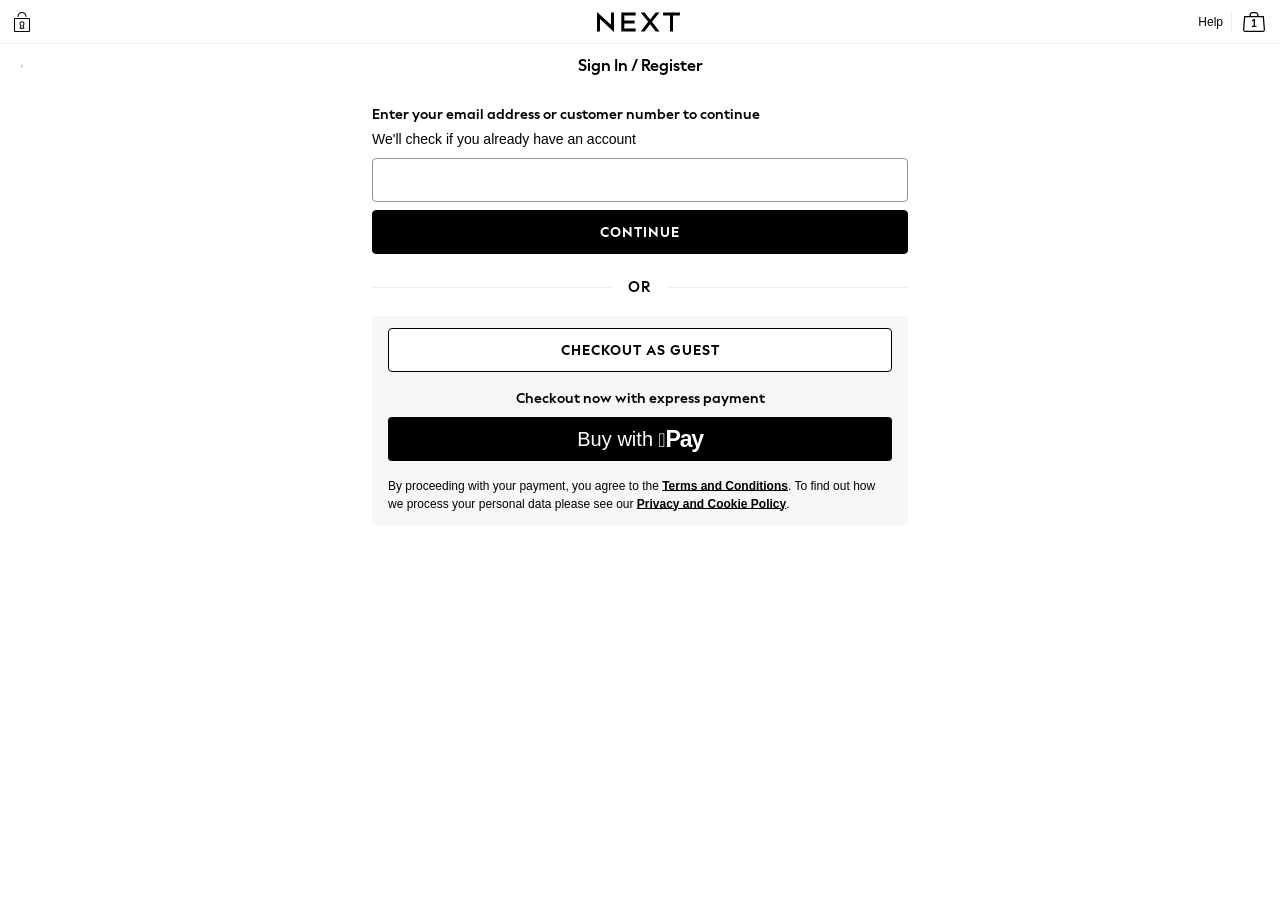
==== commit b10b2429: "Collection now FREE in ledger" ====
--- a/index.html
+++ b/index.html
@@ -8,7 +8,7 @@
     <link rel="icon" href="/images/favicon.svg" type="image/svg+xml">
     <link rel="stylesheet" href="/styles/fonts.css">
     <link rel="stylesheet" href="/styles/Next_Revision.vars.css">
-    <link rel="stylesheet" href="/styles/styles.css">
+    <link rel="stylesheet" href="/styles/styles.css?v=checkout-6">
   </head>
   <body>
     <main class="page-shell">
--- a/styles/styles.css
+++ b/styles/styles.css
@@ -283,7 +283,7 @@
   background: var(--action-default-enabled-background-color);
   color: var(--text-primary);
   font-family: "Next Display Text", Arial, sans-serif;
-  font-size: 14px;
+  font-size: 16px;
   line-height: 21px;
 }
 
@@ -519,6 +519,7 @@
   flex-direction: column;
   gap: 8px;
   padding-top: 8px;
+  padding-bottom: 8px;
 }
 
 .marketing p {
@@ -643,14 +644,14 @@
   min-height: 52px;
   padding: 7px 8px;
   border: 1px solid var(--components-divider-default-border-color, #eee);
-  border-radius: var(--components-payment-accordion-default-border-radius, 4px);
+  border-radius: 4px;
   background: var(--background-paper);
   cursor: pointer;
 }
 
 .delivery-option.is-selected {
-  border-color: var(--primary-main);
-  box-shadow: 0 0 0 2px var(--primary-shades-8p);
+  border-color: var(--text-primary);
+  box-shadow: inset 0 0 0 1px var(--text-primary);
 }
 
 .delivery-option input {
@@ -710,7 +711,19 @@
   display: flex;
   flex-direction: column;
   gap: 8px;
-  width: 100%;
+  margin-top: 8px;
+  width: 100%;
+}
+
+
+.delivery-collection-required {
+  display: none;
+  margin: 0;
+  color: var(--error-main, #d0021b);
+  font-family: "Next Display", Arial, sans-serif;
+  font-size: 18px;
+  font-weight: 700;
+  line-height: 1;
 }
 
 .delivery-review {
@@ -737,6 +750,33 @@
 
 .deliver-to p {
   margin: 0;
+}
+
+.collect-from-row {
+  display: flex;
+  align-items: flex-start;
+  gap: 16px;
+  width: 100%;
+}
+
+.collect-from-row p {
+  flex: 1 1 auto;
+  min-width: 0;
+}
+
+.collect-from-change {
+  flex: 0 0 auto;
+  padding: 0;
+  border: 0;
+  background: transparent;
+  color: var(--text-primary);
+  cursor: pointer;
+  font-family: "Next Display", Arial, sans-serif;
+  font-size: 14px;
+  font-weight: 700;
+  line-height: 21px;
+  text-decoration: underline;
+  text-underline-offset: 2px;
 }
 
 .parcel-loading,
@@ -851,6 +891,104 @@
   height: 40px;
   border-radius: var(--components-button-default-border-radius);
   background-image: linear-gradient(100deg, #3f3f3f 0%, #666 40%, #3f3f3f 80%);
+}
+
+.collection-loading,
+.collection-results {
+  display: flex;
+  flex-direction: column;
+  gap: 16px;
+  width: 100%;
+}
+
+.collection-loading {
+  padding: 4px 0 8px;
+}
+
+.collection-loading-list {
+  display: flex;
+  flex-direction: column;
+  gap: 8px;
+}
+
+.skeleton-store-card {
+  width: 100%;
+  height: 78px;
+  border-radius: var(--components-payment-accordion-default-border-radius, 4px);
+}
+
+.collection-results h3 {
+  margin: 0;
+  font-family: "Next Display", Arial, sans-serif;
+  font-size: 16px;
+  font-weight: 700;
+  line-height: 24px;
+}
+
+.collection-results-summary {
+  margin: -8px 0 0;
+  font-size: 14px;
+  line-height: 21px;
+}
+
+.collection-store-list {
+  display: flex;
+  flex-direction: column;
+  gap: 8px;
+}
+
+.collection-store {
+  display: flex;
+  align-items: flex-start;
+  gap: 10px;
+  padding: 12px;
+  border: 1px solid var(--components-divider-default-border-color, #eee);
+  border-radius: 4px;
+  background: var(--background-paper);
+  cursor: pointer;
+}
+
+.collection-store.is-selected {
+  border-color: var(--text-primary);
+  box-shadow: inset 0 0 0 1px var(--text-primary);
+}
+
+.collection-store input {
+  position: absolute;
+  opacity: 0;
+  pointer-events: none;
+}
+
+.collection-store-copy {
+  display: flex;
+  min-width: 0;
+  flex-direction: column;
+  gap: 2px;
+}
+
+.collection-store-copy strong {
+  font-family: "Next Display", Arial, sans-serif;
+  font-size: 14px;
+  font-weight: 700;
+  line-height: 20px;
+}
+
+.collection-store-copy small {
+  color: var(--text-primary);
+  font-size: 12px;
+  line-height: 18px;
+}
+
+.collection-store.is-selected .radio-dot::after {
+  position: absolute;
+  top: 50%;
+  left: 50%;
+  width: 8px;
+  height: 8px;
+  border-radius: 50%;
+  background: var(--text-primary);
+  content: "";
+  transform: translate(-50%, -50%);
 }
 
 .parcel-summary {
@@ -1132,43 +1270,8 @@
 .gift-icon {
   position: relative;
   flex: 0 0 auto;
-  width: 24px;
-  height: 20px;
-  border: 1px solid var(--text-primary);
-}
-
-.card-icon::before {
-  position: absolute;
-  right: 2px;
-  bottom: 3px;
-  left: 2px;
-  height: 1px;
-  background: var(--text-primary);
-  box-shadow: 0 4px 0 var(--text-primary);
-  content: "";
-}
-
-.gift-icon::before {
-  position: absolute;
-  top: 6px;
-  right: -1px;
-  left: -1px;
-  height: 1px;
-  background: var(--text-primary);
-  content: "";
-}
-
-.gift-icon::after {
-  position: absolute;
-  top: -4px;
-  left: 8px;
-  width: 6px;
-  height: 6px;
-  border: 1px solid var(--text-primary);
-  border-radius: 50% 50% 0 50%;
-  content: "";
-  transform: rotate(45deg);
-}
+}
+
 
 .paypal-mark {
   display: inline-flex;
@@ -1224,32 +1327,46 @@
   background: var(--background-paper);
 }
 
+.billing-address-fields {
+  display: flex;
+  flex-direction: column;
+  gap: 16px;
+}
+
 .card-checkbox {
-  display: flex;
+  display: grid;
+  grid-template-columns: 20px minmax(0, 1fr);
   align-items: center;
   gap: 8px;
   min-height: 21px;
+  position: relative;
   color: var(--text-primary);
+  cursor: pointer;
   font-size: 14px;
   line-height: 21px;
 }
 
 .card-checkbox input {
-  position: absolute;
+  grid-column: 1;
+  grid-row: 1;
+  width: 20px;
+  height: 20px;
+  margin: 0;
   opacity: 0;
-  pointer-events: none;
+  cursor: pointer;
 }
 
 .card-checkbox > span {
-  position: relative;
+  grid-column: 1;
+  grid-row: 1;
   display: inline-grid;
-  flex: 0 0 auto;
   place-items: center;
   width: 20px;
   height: 20px;
   border: 1px solid var(--components-checkbox-default-enabled-unselected-border-color, #949494);
   border-radius: var(--action-checkbox-border-radius);
-  background: var(--background-paper);
+  background: var(--components-checkbox-default-enabled-unselected-background-color, #fff);
+  pointer-events: none;
 }
 
 .card-checkbox.is-checked > span {
@@ -1257,12 +1374,17 @@
 }
 
 .card-checkbox.is-checked > span::after {
-  width: 11px;
-  height: 8px;
+  width: 9px;
+  height: 5px;
   border-bottom: 2px solid var(--text-primary);
   border-left: 2px solid var(--text-primary);
   content: "";
   transform: rotate(-45deg) translate(1px, -1px);
+}
+
+.card-checkbox.is-focused > span {
+  outline: 2px solid rgba(29, 137, 221, 0.45);
+  outline-offset: 2px;
 }
 
 .card-logos {
@@ -1626,28 +1748,8 @@
   height: 36px;
   border-radius: 50%;
   background: var(--background-paper);
-}
-
-.delivery-offer-icon::before {
-  position: absolute;
-  top: 12px;
-  left: 8px;
-  width: 16px;
-  height: 10px;
-  border: 1.5px solid var(--text-primary);
-  content: "";
-}
-
-.delivery-offer-icon::after {
-  position: absolute;
-  right: 7px;
-  bottom: 8px;
-  width: 5px;
-  height: 5px;
-  border: 1.5px solid var(--text-primary);
-  border-radius: 50%;
-  box-shadow: -14px 0 0 -1.5px var(--background-paper), -14px 0 0 0 var(--text-primary);
-  content: "";
+  align-items: center;
+  justify-content: center;
 }
 
 .signup-panel {
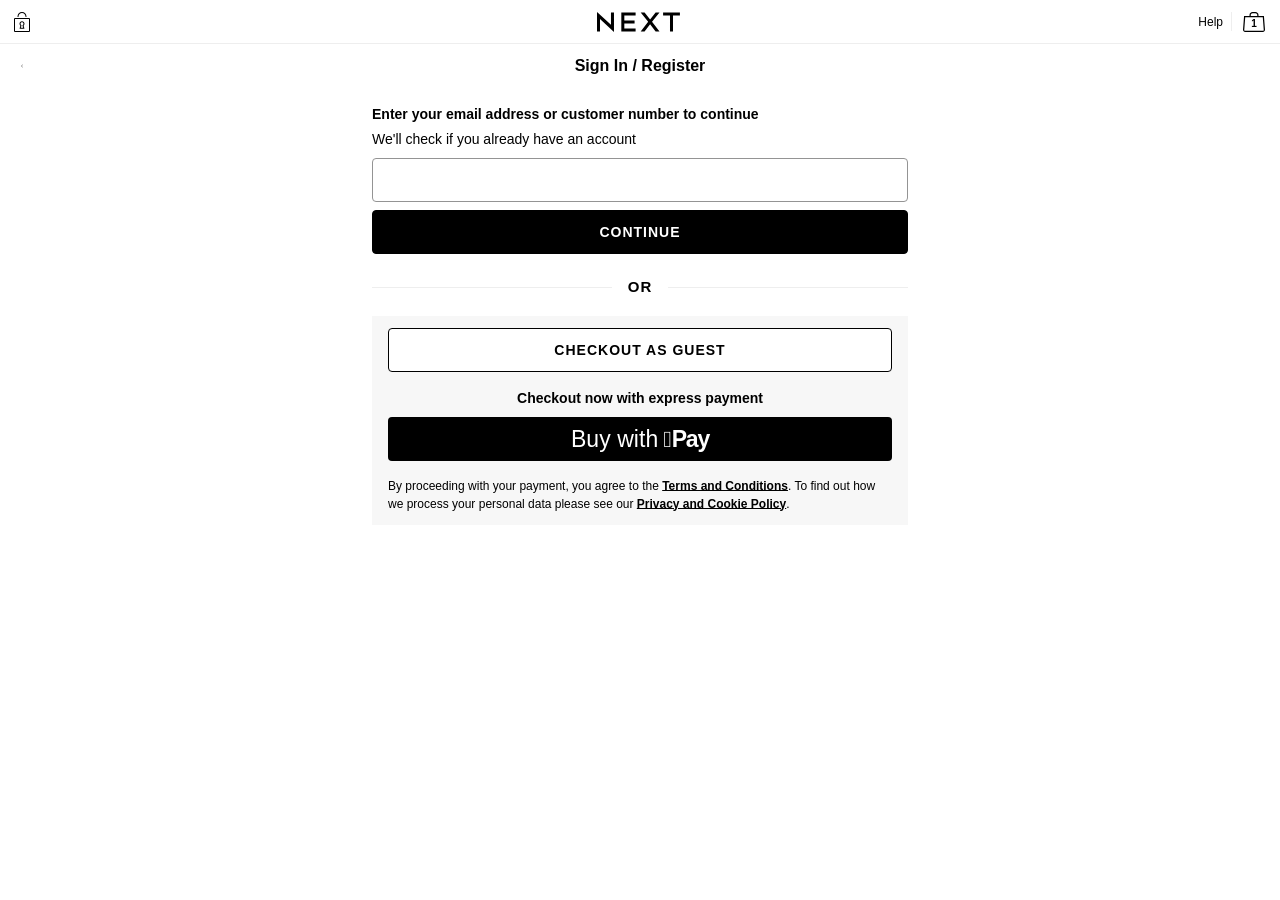
==== commit a3922aac: "Added OTP route" ====
--- a/index.html
+++ b/index.html
@@ -8,7 +8,7 @@
     <link rel="icon" href="/images/favicon.svg" type="image/svg+xml">
     <link rel="stylesheet" href="/styles/fonts.css">
     <link rel="stylesheet" href="/styles/Next_Revision.vars.css">
-    <link rel="stylesheet" href="/styles/styles.css?v=checkout-6">
+    <link rel="stylesheet" href="/styles/styles.css?v=checkout-9">
   </head>
   <body>
     <main class="page-shell">
--- a/styles/styles.css
+++ b/styles/styles.css
@@ -424,7 +424,7 @@
 
 .apple-pay-button span {
   font-family: -apple-system, BlinkMacSystemFont, "SF Pro Display", Arial, sans-serif;
-  font-size: 20px;
+  font-size: 23px;
   font-weight: 500;
   letter-spacing: 0.05px;
   line-height: 28px;
@@ -436,6 +436,103 @@
   font-weight: 700;
   letter-spacing: -1.2px;
   line-height: 28px;
+}
+
+.otp-main {
+  padding: 16px;
+}
+
+.otp-panel {
+  display: flex;
+  flex-direction: column;
+  gap: 16px;
+}
+
+.otp-heading {
+  display: flex;
+  align-items: center;
+  gap: 8px;
+}
+
+.otp-heading img {
+  width: 24px;
+  height: 24px;
+}
+
+.otp-heading h2 {
+  margin: 0;
+  font-family: "Next Display", Arial, sans-serif;
+  font-size: 20px;
+  font-weight: 700;
+  line-height: 30px;
+}
+
+.otp-intro,
+.otp-expiry,
+.otp-fallback {
+  margin: 0;
+  color: var(--text-primary);
+}
+
+.otp-intro {
+  font-size: 16px;
+  line-height: 24px;
+}
+
+.otp-expiry,
+.otp-fallback {
+  font-size: 14px;
+  line-height: 21px;
+}
+
+.otp-form {
+  display: flex;
+  flex-direction: column;
+  gap: 16px;
+}
+
+.otp-code {
+  display: grid;
+  grid-template-columns: repeat(6, minmax(0, 1fr));
+  gap: 8px;
+  width: 100%;
+  min-width: 0;
+  margin: 0;
+  padding: 0;
+  border: 0;
+}
+
+.otp-input {
+  width: 100%;
+  min-width: 0;
+  height: 72px;
+  border: 1px solid var(--action-default-enabled-border-color);
+  border-radius: 4px;
+  background: var(--action-default-enabled-background-color);
+  color: var(--text-primary);
+  font-family: "Next Display Text", Arial, sans-serif;
+  font-size: 38px;
+  line-height: 57px;
+  text-align: center;
+}
+
+.otp-input:focus {
+  border-color: var(--action-default-selected-border-color);
+  outline: 0;
+  box-shadow: 0 0 0 2px rgba(29, 137, 221, 0.25);
+}
+
+.otp-divider {
+  padding: 32px 0;
+}
+
+.otp-divider strong {
+  opacity: 0.2;
+}
+
+.otp-guest-panel {
+  margin-right: -16px;
+  margin-left: -16px;
 }
 
 .top-ledger {
@@ -501,6 +598,86 @@
 
 .details-form {
   gap: 8px;
+}
+
+.details-form .field-row.is-account-match .text-input {
+  border-color: var(--components-alert-success-default-border-color, #257f39);
+  box-shadow: none;
+}
+
+.account-match {
+  display: flex;
+  flex-direction: column;
+  gap: 8px;
+  margin-top: 4px;
+  padding: 16px;
+  border-radius: var(--action-default-border-radius, 22px);
+  background: var(--background-main, #f7f7f7);
+}
+
+.account-match[hidden] {
+  display: none;
+}
+
+.account-match-message,
+.account-passcode-copy {
+  margin: 0;
+  color: var(--text-primary);
+  font-size: 12px;
+  line-height: 18px;
+}
+
+.account-password-row {
+  display: flex;
+  width: 100%;
+}
+
+.account-password-row .text-input {
+  flex: 1 1 auto;
+  min-width: 0;
+  border-top-right-radius: 0;
+  border-bottom-right-radius: 0;
+}
+
+.account-password-toggle {
+  width: 89px;
+  min-height: 44px;
+  border-color: var(--components-button-outlined-secondary-enabled-border-color, #000);
+  border-top-left-radius: 0;
+  border-bottom-left-radius: 0;
+  background: var(--components-button-outlined-secondary-enabled-background-color, #fff);
+  color: var(--components-button-outlined-secondary-enabled-contrast-text-color, #000);
+}
+
+.account-forgotten {
+  color: var(--text-primary);
+  font-family: "Next Display", Arial, sans-serif;
+  font-size: 14px;
+  font-weight: 700;
+  line-height: 21px;
+  text-decoration: underline;
+  text-underline-offset: 2px;
+}
+
+.account-divider {
+  display: flex;
+  align-items: center;
+  gap: 16px;
+  padding: 8px 0;
+}
+
+.account-divider span {
+  flex: 1 1 auto;
+  height: 1px;
+  background: var(--components-divider-default-border-color, #eee);
+}
+
+.account-divider strong {
+  font-family: "Next Display", Arial, sans-serif;
+  font-size: 15px;
+  font-weight: 700;
+  letter-spacing: 1px;
+  line-height: 22px;
 }
 
 .optional-label {
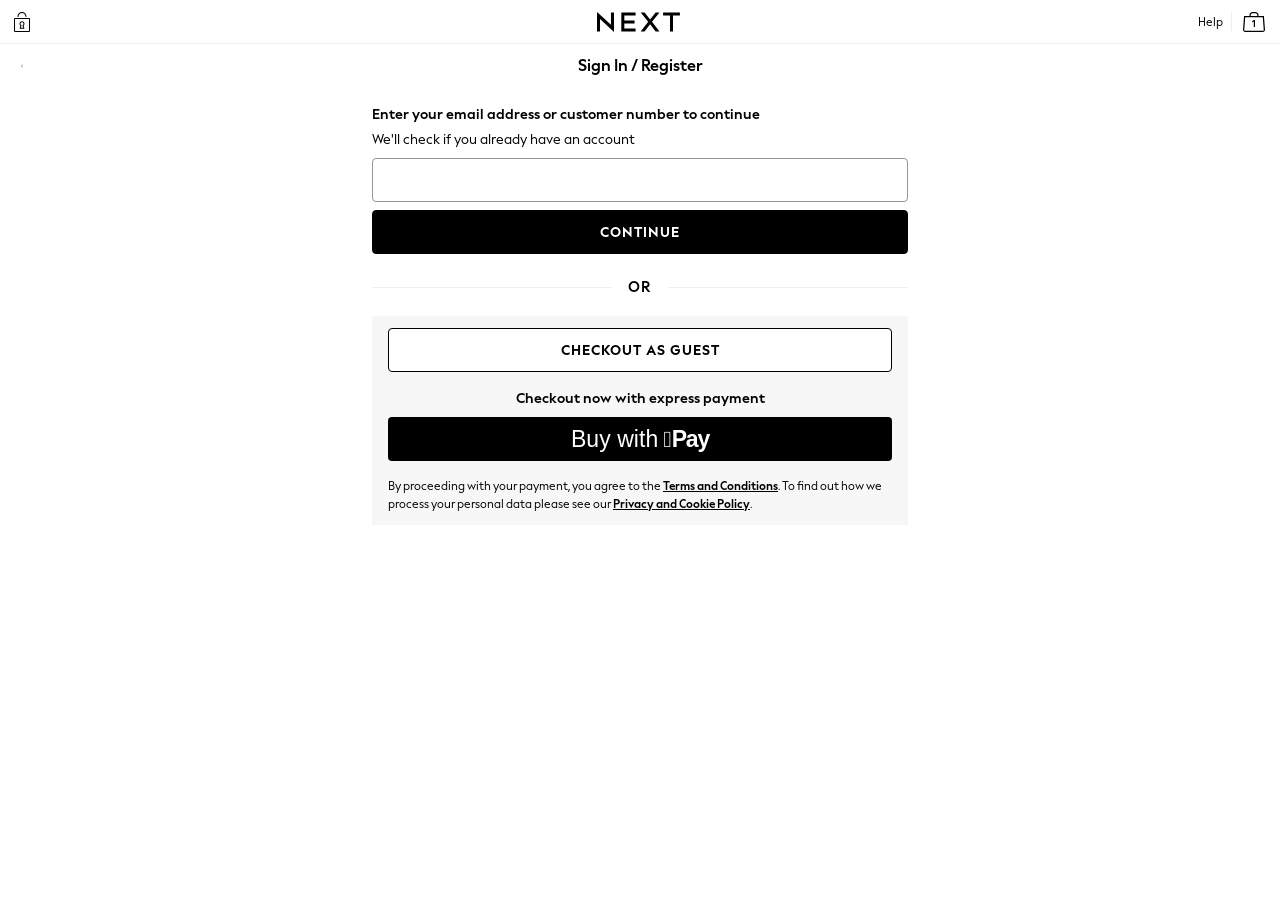
==== commit 46d7a7de: "Fixed OTP bugs" ====
--- a/index.html
+++ b/index.html
@@ -12,7 +12,7 @@
   </head>
   <body>
     <main class="page-shell">
-      <p><a href="/signin-register/">Continue to checkout</a></p>
+      <p><a href="signin-register/">Continue to checkout</a></p>
     </main>
   </body>
 </html>
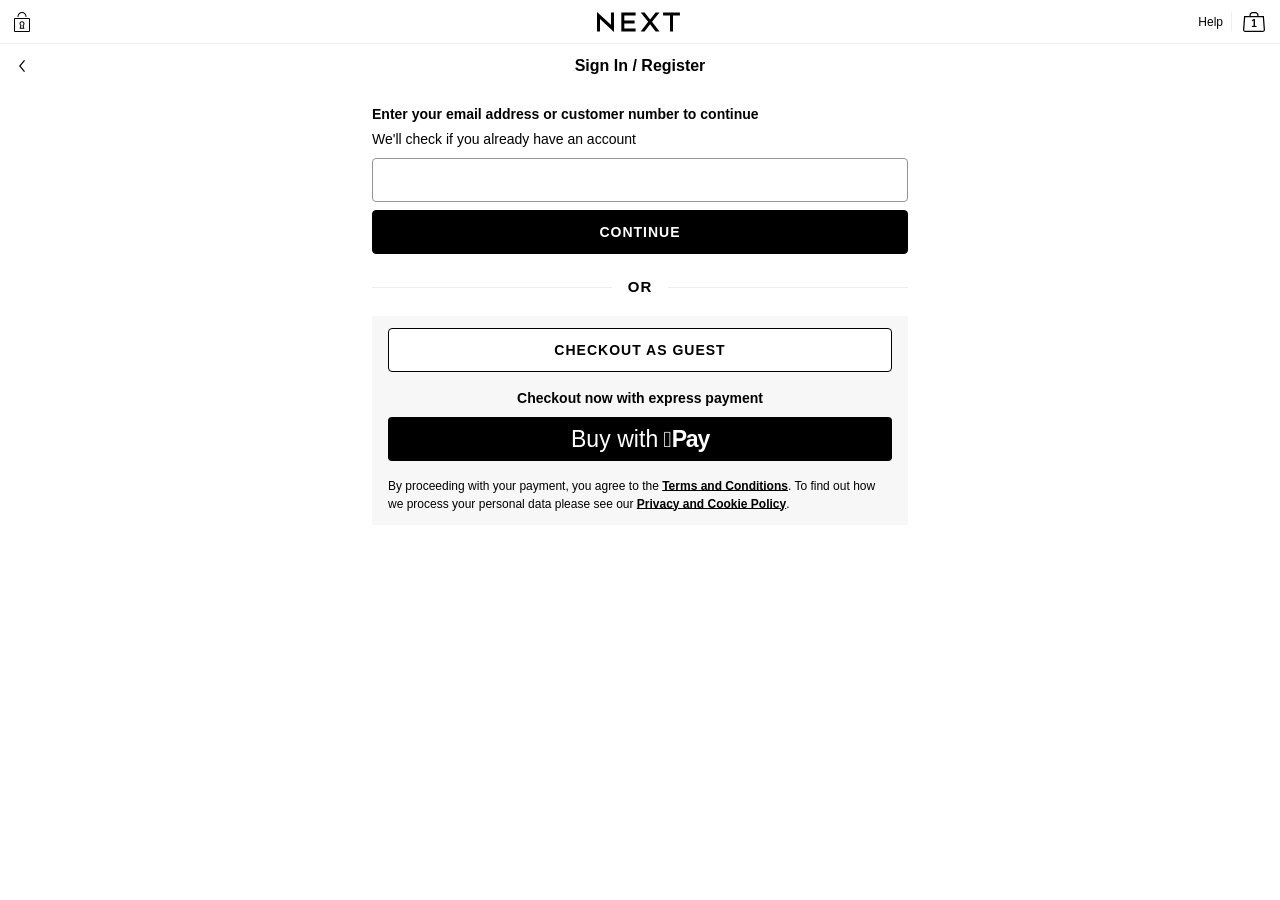
==== commit 5587a15f: "Order Complete layout updates" ====
--- a/index.html
+++ b/index.html
@@ -8,7 +8,7 @@
     <link rel="icon" href="/images/favicon.svg" type="image/svg+xml">
     <link rel="stylesheet" href="/styles/fonts.css">
     <link rel="stylesheet" href="/styles/Next_Revision.vars.css">
-    <link rel="stylesheet" href="/styles/styles.css?v=checkout-9">
+    <link rel="stylesheet" href="/styles/styles.css?v=checkout-11">
   </head>
   <body>
     <main class="page-shell">
--- a/styles/styles.css
+++ b/styles/styles.css
@@ -185,8 +185,8 @@
 }
 
 .nav-back img {
-  width: 6px;
-  height: 12px;
+  width: 24px;
+  height: 24px;
 }
 
 .content-area,
@@ -511,9 +511,10 @@
   background: var(--action-default-enabled-background-color);
   color: var(--text-primary);
   font-family: "Next Display Text", Arial, sans-serif;
-  font-size: 38px;
+  font-size: 32px;
   line-height: 57px;
   text-align: center;
+  padding: 0;
 }
 
 .otp-input:focus {
@@ -1533,6 +1534,10 @@
   cursor: pointer;
 }
 
+.card-checkbox input:disabled {
+  cursor: not-allowed;
+}
+
 .card-checkbox > span {
   grid-column: 1;
   grid-row: 1;
@@ -1564,6 +1569,16 @@
   outline-offset: 2px;
 }
 
+.card-checkbox.is-disabled {
+  color: var(--text-secondary);
+  cursor: not-allowed;
+}
+
+.card-checkbox.is-disabled > span {
+  border-color: var(--components-checkbox-default-disabled-unselected-border-color, #c7c7c7);
+  background: var(--components-checkbox-default-disabled-unselected-background-color, #f5f5f5);
+}
+
 .card-logos {
   display: flex;
   align-items: center;
@@ -1904,29 +1919,60 @@
 .delivery-offer {
   display: flex;
   align-items: center;
-  gap: 12px;
+  justify-content: space-between;
+  gap: 16px;
+  min-height: 56px;
   padding: 12px 16px;
   border-radius: 4px;
-  background: var(--primary-shades-8p);
-}
-
-.delivery-offer p {
+  background: rgba(142, 68, 173, 0.04);
+}
+
+.delivery-offer-copy {
   flex: 1 1 auto;
   min-width: 0;
+}
+
+.delivery-offer p {
+  font-family: var(--global-body-3-font-family, "Next Display Text", Arial, sans-serif);
+  font-size: 14px;
+  font-weight: 700;
+  line-height: 18px;
+}
+
+.delivery-offer a {
+  color: var(--text-primary);
   font-size: 12px;
   line-height: 18px;
-}
-
-.delivery-offer-icon {
-  position: relative;
+  text-decoration: underline;
+  font-family: var(--global-body-2-link-font-family, "Next Display Text", Arial, sans-serif);
+  font-weight: 400;
+}
+
+.delivery-offer-countdown {
+  display: flex;
+  flex: 0 0 auto;
+  align-items: center;
+  gap: 4px;
+  font-family: var(--global-body-2-link-font-family, "Next Display Text", Arial, sans-serif);
+  font-size: 16px;
+  font-weight: 500;
+  line-height: 24px;
+}
+
+.delivery-offer-countdown span {
   display: inline-flex;
-  flex: 0 0 auto;
-  width: 36px;
-  height: 36px;
-  border-radius: 50%;
-  background: var(--background-paper);
   align-items: center;
   justify-content: center;
+  width: 21px;
+  height: 28px;
+  border-radius: 4px;
+  background: #000000;
+  color: var(--text-contrast);
+}
+
+.delivery-offer-countdown strong {
+  color: var(--text-primary);
+  font: inherit;
 }
 
 .signup-panel {
@@ -1992,6 +2038,96 @@
   font-size: 12px;
   line-height: 18px;
   text-align: left;
+}
+
+.passkey-panel {
+  display: flex;
+  flex-direction: column;
+  overflow: hidden;
+  border-radius: 4px;
+  background: rgba(142, 68, 173, 0.04);
+}
+
+.passkey-panel[hidden] {
+  display: none;
+}
+
+.passkey-content {
+  display: flex;
+  flex-direction: column;
+  gap: 4px;
+  padding: 16px 16px 0;
+}
+
+.passkey-heading {
+  display: flex;
+  align-items: center;
+  gap: 8px;
+}
+
+.passkey-hero-icon {
+  display: inline-flex;
+  flex: 0 0 auto;
+  width: 48px;
+  height: 48px;
+  color: var(--text-primary);
+}
+
+.passkey-heading h2 {
+  margin: 0;
+  font-family: "Next Display", Arial, sans-serif;
+  font-size: 18px;
+  font-weight: 700;
+  letter-spacing: 1px;
+  line-height: 27px;
+  text-transform: uppercase;
+}
+
+.passkey-panel p {
+  margin: 0;
+  color: var(--text-primary);
+  font-size: 14px;
+  line-height: 21px;
+}
+
+.passkey-lede {
+  font-weight: 700;
+}
+
+.passkey-methods {
+  display: flex;
+  flex-direction: column;
+  gap: 4px;
+  margin: 0;
+  padding: 4px 0 0 16px;
+  list-style: none;
+}
+
+.passkey-methods li {
+  display: flex;
+  align-items: center;
+  gap: 8px;
+  min-height: 24px;
+  color: var(--text-primary);
+  font-size: 14px;
+  line-height: 21px;
+}
+
+.passkey-method-icon {
+  display: inline-flex;
+  flex: 0 0 auto;
+  width: 24px;
+  height: 24px;
+  color: var(--text-primary);
+}
+
+.passkey-actions {
+  display: flex;
+  padding: 16px;
+}
+
+.passkey-actions .btn {
+  width: 100%;
 }
 
 .recommendations {
@@ -2054,43 +2190,6 @@
   align-items: flex-end;
   justify-content: space-between;
   min-height: 300px;
-  padding: 20px;
-  overflow: hidden;
-  background: linear-gradient(145deg, #b9c4cf 0%, #f0d8be 45%, #4d6570 100%);
-  color: #fff;
-}
-
-.promo-tile::before {
-  position: absolute;
-  inset: 34% 0 0;
-  background: repeating-linear-gradient(110deg, rgba(255, 255, 255, 0.24) 0 22px, rgba(102, 80, 61, 0.28) 22px 44px);
-  content: "";
-}
-
-.promo-tile > * {
-  position: relative;
-  z-index: 1;
-}
-
-.promo-tile h2 {
-  font-family: "Next Display", Arial, sans-serif;
-  font-size: 22px;
-  font-weight: 800;
-  letter-spacing: 0;
-  line-height: 28px;
-}
-
-.promo-tile p {
-  font-size: 14px;
-  line-height: 21px;
-}
-
-.promo-tile .btn {
-  width: auto;
-  min-width: 108px;
-  border-color: #fff;
-  background: transparent;
-  color: #fff;
 }
 
 @keyframes skeleton-scroll {
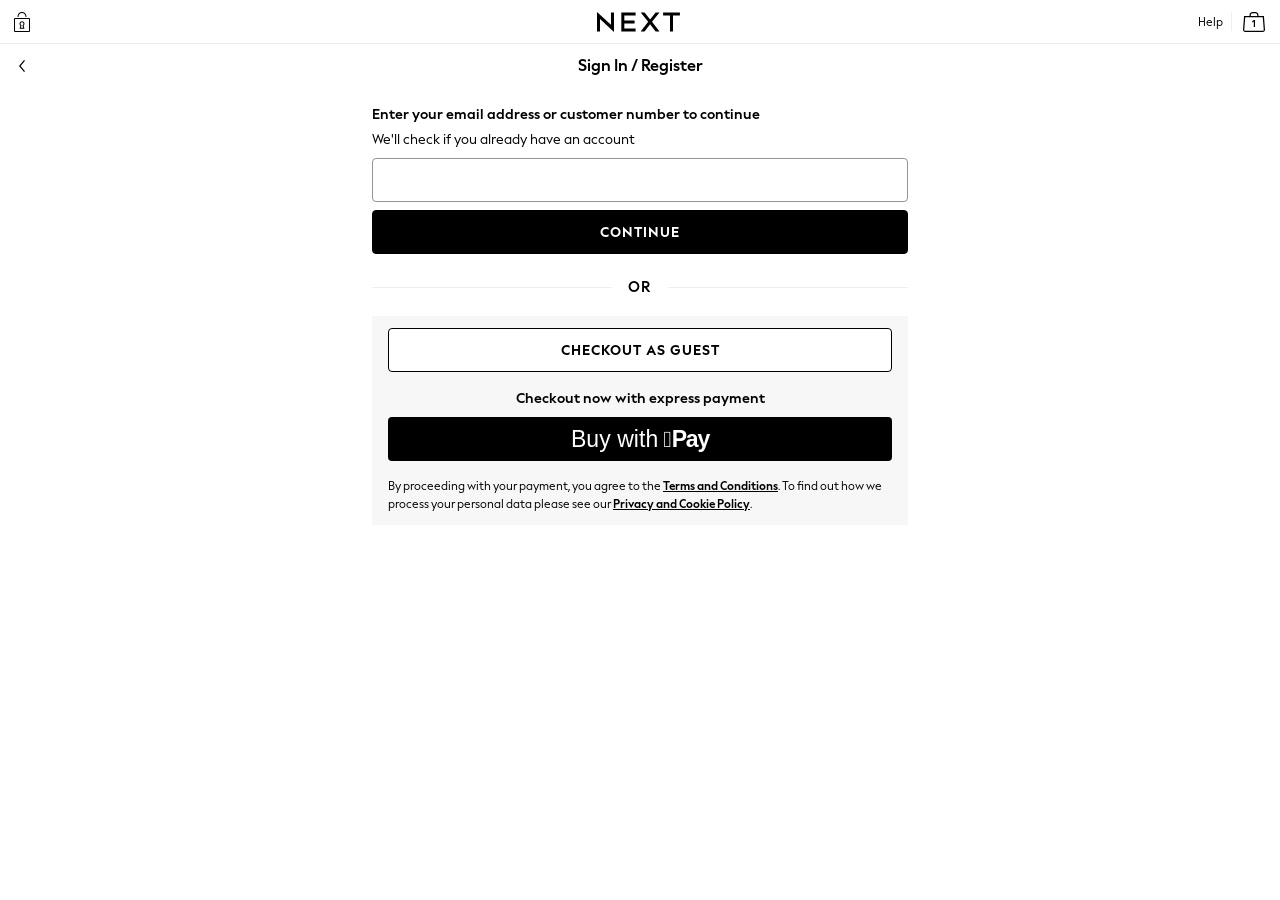
==== commit eb6d9c22: "Order Complete Fixes" ====
--- a/index.html
+++ b/index.html
@@ -8,7 +8,7 @@
     <link rel="icon" href="/images/favicon.svg" type="image/svg+xml">
     <link rel="stylesheet" href="/styles/fonts.css">
     <link rel="stylesheet" href="/styles/Next_Revision.vars.css">
-    <link rel="stylesheet" href="/styles/styles.css?v=checkout-11">
+    <link rel="stylesheet" href="/styles/styles.css?v=checkout-14">
   </head>
   <body>
     <main class="page-shell">
--- a/styles/styles.css
+++ b/styles/styles.css
@@ -438,6 +438,38 @@
   line-height: 28px;
 }
 
+.apple-pay-toast {
+  position: fixed;
+  right: 16px;
+  bottom: 16px;
+  left: 16px;
+  z-index: 20;
+  display: flex;
+  flex-direction: column;
+  gap: 12px;
+  width: min(100% - 32px, 536px);
+  margin: 0 auto;
+  padding: 16px;
+  border: 1px solid var(--border-primary);
+  border-radius: 4px;
+  background: var(--background-paper);
+  box-shadow: 0 8px 24px rgba(0, 0, 0, 0.18);
+}
+
+.apple-pay-toast[hidden] {
+  display: none;
+}
+
+.apple-pay-toast p {
+  margin: 0;
+  color: var(--text-primary);
+  font-family: "Next Display", Arial, sans-serif;
+  font-size: 18px;
+  font-weight: 700;
+  line-height: 27px;
+  text-align: center;
+}
+
 .otp-main {
   padding: 16px;
 }
@@ -1916,6 +1948,170 @@
   line-height: 21px;
 }
 
+.order-complete-details {
+  display: flex;
+  flex-direction: column;
+  gap: 16px;
+  padding-top: 8px;
+}
+
+.order-complete-details[hidden] {
+  display: none;
+}
+
+.complete-details-grid {
+  display: grid;
+  grid-template-columns: minmax(0, 1fr) minmax(0, 1fr);
+  gap: 16px;
+}
+
+.complete-detail-block {
+  display: flex;
+  flex-direction: column;
+  gap: 4px;
+  min-width: 0;
+}
+
+.complete-detail-block + .complete-detail-block {
+  padding-left: 16px;
+  border-left: 1px solid var(--components-divider-default-border-color, #eeeeee);
+}
+
+.complete-detail-block strong,
+.complete-order-title-row strong,
+.complete-order-title-row span {
+  color: var(--text-primary);
+  font-family: "Next Display Text", Arial, sans-serif;
+  font-size: 14px;
+  font-weight: 700;
+  line-height: 21px;
+}
+
+.complete-detail-block p,
+.complete-help-copy,
+.complete-order-copy p,
+.complete-order-meta,
+.complete-order-summary span,
+.complete-order-summary strong {
+  margin: 0;
+  color: var(--text-primary);
+  font-size: 14px;
+  line-height: 21px;
+}
+
+.complete-detail-block p,
+.complete-detail-block span,
+.complete-order-copy {
+  min-width: 0;
+}
+
+.complete-detail-block p span {
+  display: block;
+  overflow-wrap: anywhere;
+}
+
+.complete-order-detail {
+  display: flex;
+  flex-direction: column;
+  gap: 12px;
+}
+
+.complete-order-detail h2 {
+  margin: 0;
+  color: var(--text-primary);
+  font-family: "Next Display", Arial, sans-serif;
+  font-size: 15px;
+  font-weight: 700;
+  line-height: 22px;
+}
+
+.complete-order-item {
+  display: flex;
+  gap: 12px;
+  align-items: flex-start;
+}
+
+.complete-order-item img {
+  flex: 0 0 auto;
+  width: 52px;
+  height: 78px;
+  object-fit: cover;
+}
+
+.complete-order-copy {
+  display: flex;
+  flex: 1 1 auto;
+  flex-direction: column;
+  gap: 4px;
+}
+
+.complete-order-title-row {
+  display: flex;
+  gap: 12px;
+  align-items: flex-start;
+  justify-content: space-between;
+}
+
+.complete-order-title-row strong {
+  flex: 1 1 auto;
+  min-width: 0;
+}
+
+.complete-order-title-row span {
+  flex: 0 0 auto;
+  text-align: right;
+}
+
+.complete-order-copy p {
+  font-size: 12px;
+  line-height: 18px;
+}
+
+.complete-order-meta {
+  display: flex;
+  flex-wrap: wrap;
+  gap: 8px;
+  color: var(--text-secondary);
+  font-size: 12px;
+  line-height: 18px;
+}
+
+.complete-order-meta span + span {
+  padding-left: 8px;
+  border-left: 1px solid var(--components-divider-default-border-color, #eeeeee);
+}
+
+.complete-order-summary {
+  display: flex;
+  flex-direction: column;
+  gap: 4px;
+  padding: 8px 12px 0;
+  background: var(--background-main);
+}
+
+.complete-order-summary div {
+  display: flex;
+  justify-content: space-between;
+  gap: 12px;
+}
+
+.complete-order-summary-total {
+  margin-top: 4px;
+  padding: 8px 0;
+  border-top: 1px solid var(--action-default-enabled-border-color, #949494);
+}
+
+.complete-help-copy {
+  color: var(--text-secondary);
+  font-size: 12px;
+  line-height: 18px;
+}
+
+.complete-help-copy a {
+  color: var(--text-primary);
+  font-weight: 700;
+}
+
 .delivery-offer {
   display: flex;
   align-items: center;
@@ -1924,7 +2120,7 @@
   min-height: 56px;
   padding: 12px 16px;
   border-radius: 4px;
-  background: rgba(142, 68, 173, 0.04);
+  background: var(--primary-shades-4p, rgba(0, 0, 0, 0.04));
 }
 
 .delivery-offer-copy {
@@ -2045,7 +2241,7 @@
   flex-direction: column;
   overflow: hidden;
   border-radius: 4px;
-  background: rgba(142, 68, 173, 0.04);
+  background: var(--primary-shades-4p, rgba(0, 0, 0, 0.04));
 }
 
 .passkey-panel[hidden] {
